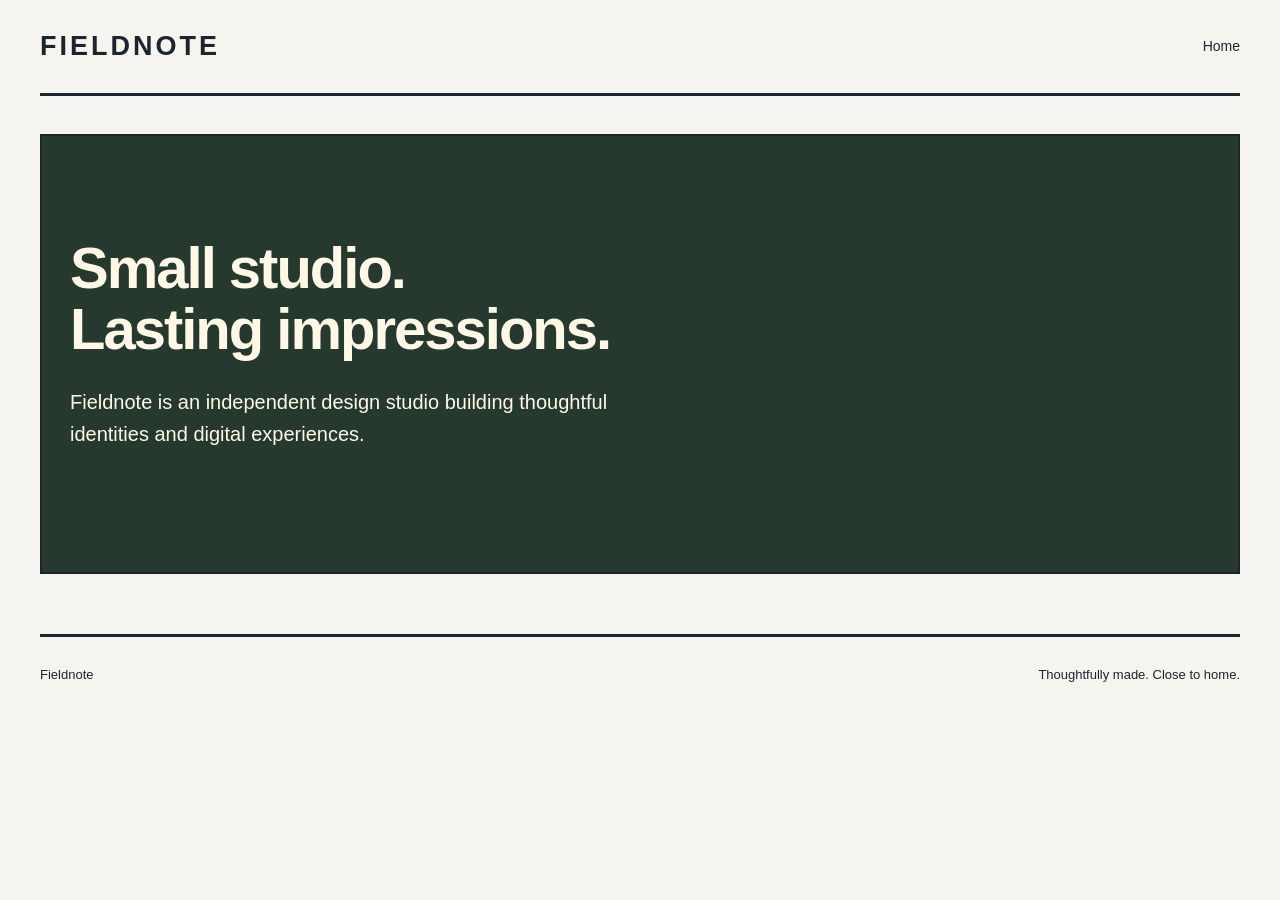
==== index.html @ af7379d9 "copy: establish the studio headline" ====
<!doctype html>
<html lang="en"><head><meta charset="utf-8"><meta name="viewport" content="width=device-width,initial-scale=1"><title>Fieldnote Studio</title><link rel="icon" href="data:,"><link rel="stylesheet" href="styles.css"></head>
<body><header><a class="brand" href="index.html">Fieldnote</a><nav aria-label="Main navigation"><a href="index.html">Home</a></nav></header><main><section class="hero "><div><h1>Small studio.<br>Lasting impressions.</h1><p class="lede">Fieldnote is an independent design studio building thoughtful identities and digital experiences.</p></div></section></main><footer><span>Fieldnote</span><span>Thoughtfully made. Close to home.</span></footer></body></html>
---- styles.css ----
* { box-sizing: border-box; }
html { scroll-behavior: auto; }
body { margin: 0; background: #f5f4ee; color: #1c252f; font-family: Arial, sans-serif; font-size: 17px; line-height: 1.6; }
header, main, footer { width: 94%; max-width: 1200px; margin: auto; }
header { display: flex; flex-wrap: wrap; justify-content: space-between; align-items: center; gap: 20px; padding: 25px 0; border-bottom: 3px solid #1c252f; }
.brand { font-size: 27px; font-weight: 800; letter-spacing: -1px; }
a { color: inherit; text-underline-offset: 5px; }
header a { text-decoration: none; }
nav { display: flex; flex-wrap: wrap; gap: 18px; font-size: 14px; }
main { padding: 38px 0 60px; }
h1, h2, h3, p { margin-top: 0; overflow-wrap: anywhere; }
h1 { font-family: Georgia, serif; font-size: 56px; line-height: 1.05; font-weight: 400; letter-spacing: -2px; max-width: 780px; margin-bottom: 26px; }
h2 { font-family: Georgia, serif; font-size: 32px; line-height: 1.15; font-weight: 400; }
h3 { font-size: 22px; line-height: 1.2; }
p { max-width: 660px; }
.lede { font-size: 20px; max-width: 570px; }
.hero { display: flex; flex-wrap: wrap; align-items: center; gap: 30px; min-height: 440px; padding: 34px; border: 2px solid #1c252f; }
.hero > div { flex: 1 1 350px; min-width: 0; }
.hero img { flex: 1 1 350px; width: 46%; max-width: 100%; min-width: 0; height: 360px; object-fit: cover; display: block; }
section + section { margin-top: 50px; }
.grid { display: flex; flex-wrap: wrap; gap: 24px; }
.tile { flex: 1 1 280px; min-width: 0; padding: 28px; background: #fffaf0; color: #25392f; border: 2px solid #25392f; }
.tile img { width: 100%; height: 230px; object-fit: cover; display: block; margin-bottom: 24px; }
.tile p { margin-bottom: 16px; }
.tile h2 { font-size: 30px; }
.price { font-size: 25px; font-weight: 700; }
.button { display: inline-block; background: #25392f; color: #fff8e7; padding: 15px 23px; text-decoration: none; font-size: 15px; font-weight: 700; border: 2px solid #25392f; }
.band { background: #25392f; color: #fff9ec; padding: 36px; border: 2px solid #1c252f; }
.band p { margin-bottom: 16px; }
.toolbar { display: flex; flex-wrap: wrap; gap: 18px; padding: 24px; background: #fffaf0; color: #25392f; margin: 28px 0; border: 2px solid #25392f; }
.availability { display: block; border-top: 2px solid #25392f; padding-top: 14px; font-size: 14px; }
.spec-row { display: flex; flex-wrap: wrap; gap: 24px; padding: 18px 0; border-bottom: 1px solid #1c252f; }
.spec-row strong { min-width: 130px; }
.hidden { display: none; }
footer { display: flex; flex-wrap: wrap; justify-content: space-between; gap: 20px; padding: 28px 0; border-top: 3px solid #1c252f; font-size: 13px; }
a:focus-visible { outline: 3px solid #244ce4; outline-offset: 6px; }
.brand{text-transform:uppercase;letter-spacing:3px}.project-type{text-transform:uppercase;letter-spacing:2px;font-weight:700}.hero h1{font-family:Arial,sans-serif;font-weight:800}
.hero{background:#25392f;color:#fff8e7;padding:56px 28px}.hero h1{font-family:Arial,sans-serif;font-size:58px;font-weight:800}.hero .button{background:#fff8e7;color:#25392f}.tile{border-left:12px solid #dca65c}
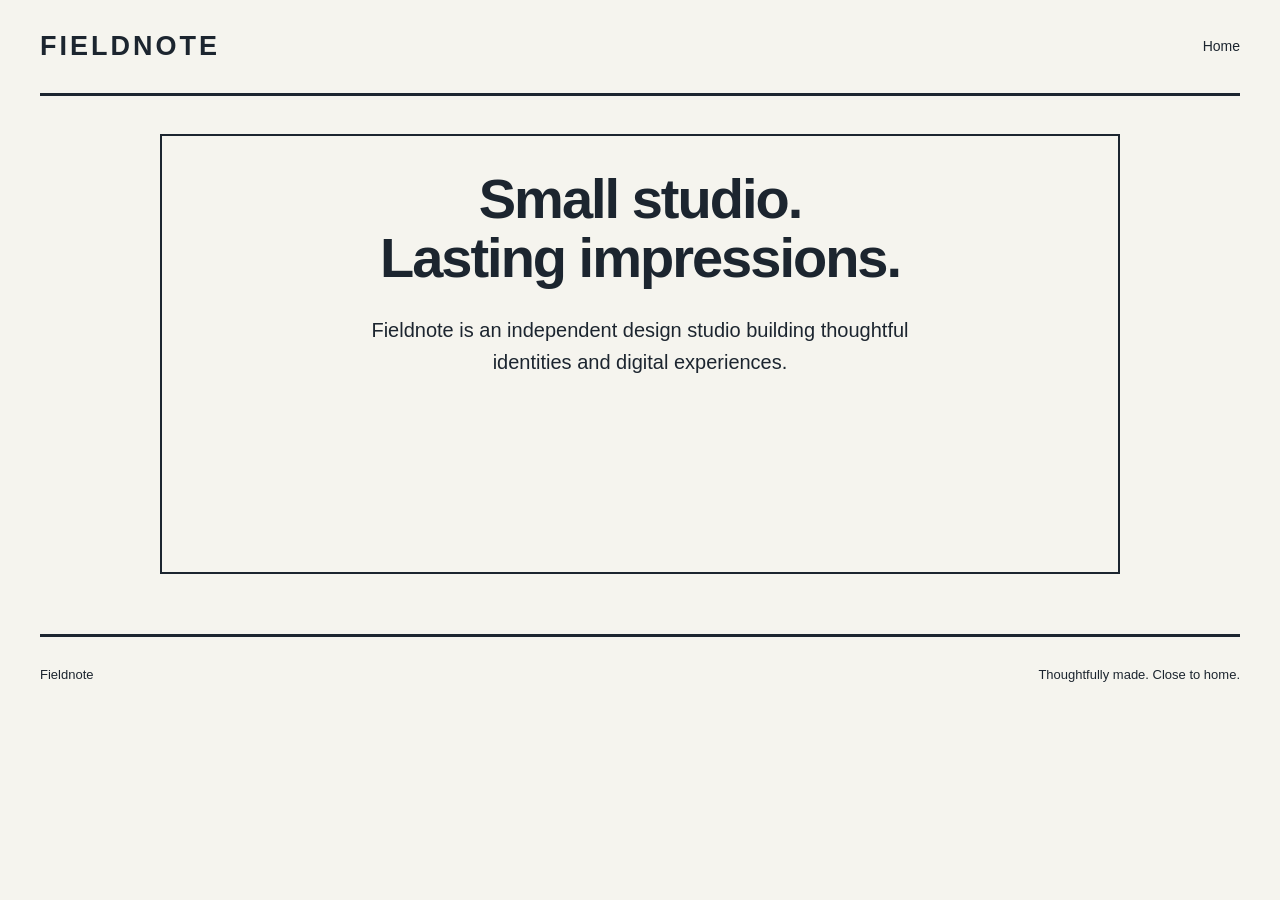
==== commit cd2b3171: "copy: establish the studio headline; refresh the visual composition" ====
--- a/index.html
+++ b/index.html
@@ -1,3 +1,33 @@
 <!doctype html>
-<html lang="en"><head><meta charset="utf-8"><meta name="viewport" content="width=device-width,initial-scale=1"><title>Fieldnote Studio</title><link rel="icon" href="data:,"><link rel="stylesheet" href="styles.css"></head>
-<body><header><a class="brand" href="index.html">Fieldnote</a><nav aria-label="Main navigation"><a href="index.html">Home</a></nav></header><main><section class="hero "><div><h1>Small studio.<br>Lasting impressions.</h1><p class="lede">Fieldnote is an independent design studio building thoughtful identities and digital experiences.</p></div></section></main><footer><span>Fieldnote</span><span>Thoughtfully made. Close to home.</span></footer></body></html>
+<html lang="en">
+<head>
+<meta charset="utf-8">
+<meta name="viewport" content="width=device-width,initial-scale=1">
+<title>
+Fieldnote Studio</title>
+<link rel="icon" href="assets/favicon.png">
+<link rel="stylesheet" href="styles.css">
+</head>
+<body>
+<header>
+<a class="brand" href="index.html">Fieldnote</a>
+<nav aria-label="Main navigation">
+<a href="index.html">Home</a>
+</nav>
+</header>
+<main>
+<section class="hero ">
+<div>
+<h1>
+Small studio.<br>Lasting impressions.</h1>
+<p class="lede">
+Fieldnote is an independent design studio building thoughtful identities and digital experiences.</p>
+</div>
+</section>
+</main>
+<footer>
+<span>Fieldnote</span>
+<span>Thoughtfully made. Close to home.</span>
+</footer>
+</body>
+</html>
--- a/styles.css
+++ b/styles.css
@@ -35,4 +35,4 @@
 footer { display: flex; flex-wrap: wrap; justify-content: space-between; gap: 20px; padding: 28px 0; border-top: 3px solid #1c252f; font-size: 13px; }
 a:focus-visible { outline: 3px solid #244ce4; outline-offset: 6px; }
 .brand{text-transform:uppercase;letter-spacing:3px}.project-type{text-transform:uppercase;letter-spacing:2px;font-weight:700}.hero h1{font-family:Arial,sans-serif;font-weight:800}
-.hero{background:#25392f;color:#fff8e7;padding:56px 28px}.hero h1{font-family:Arial,sans-serif;font-size:58px;font-weight:800}.hero .button{background:#fff8e7;color:#25392f}.tile{border-left:12px solid #dca65c}
+main{max-width:960px}.hero{flex-direction:column;text-align:center}.hero > div{flex:0 1 auto;width:100%}.hero h1,.hero p{margin-left:auto;margin-right:auto}.hero img{width:100%;flex:0 1 auto;height:310px}
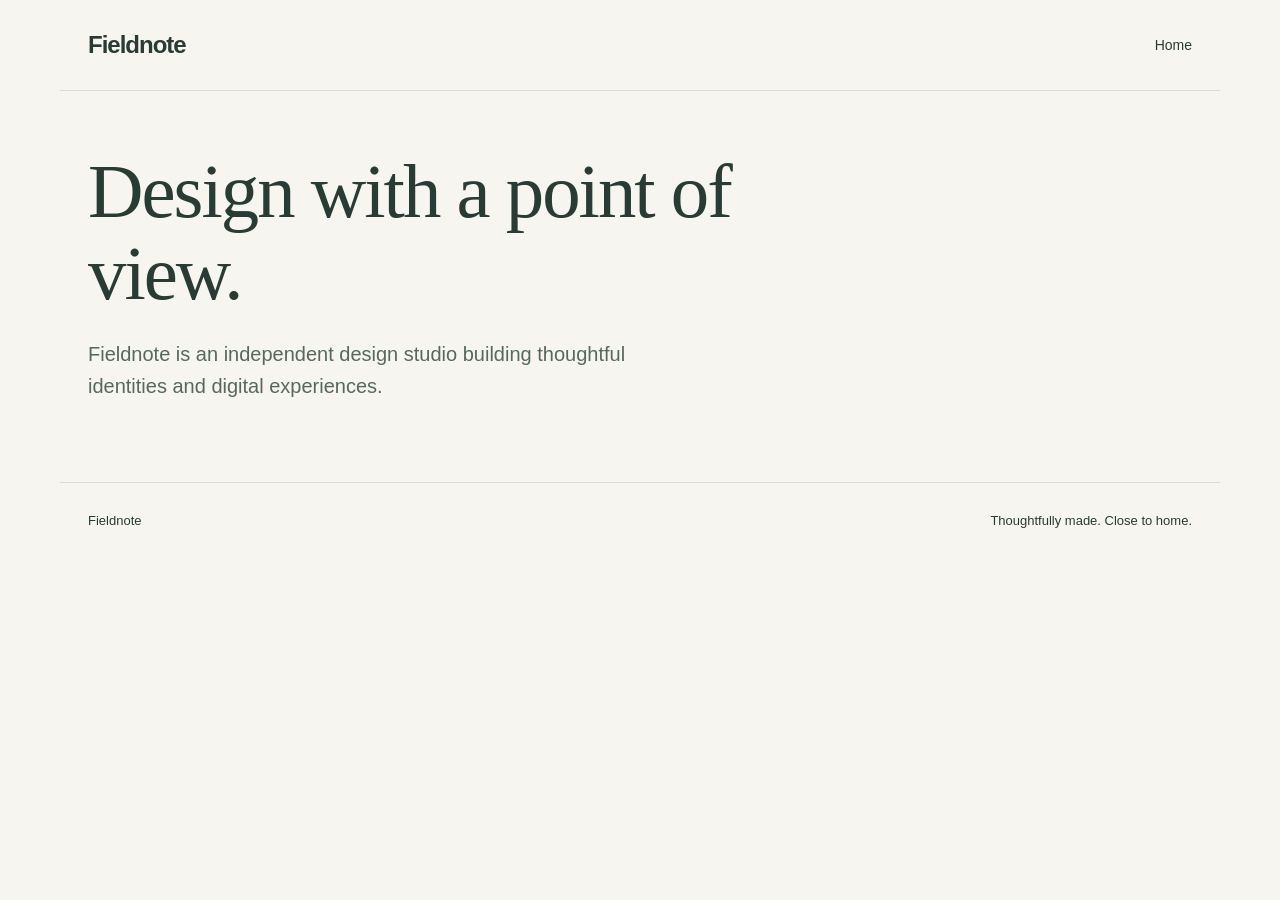
==== commit 013f0866: "feat: introduce Fieldnote Studio" ====
--- a/index.html
+++ b/index.html
@@ -1,33 +1,3 @@
 <!doctype html>
-<html lang="en">
-<head>
-<meta charset="utf-8">
-<meta name="viewport" content="width=device-width,initial-scale=1">
-<title>
-Fieldnote Studio</title>
-<link rel="icon" href="assets/favicon.png">
-<link rel="stylesheet" href="styles.css">
-</head>
-<body>
-<header>
-<a class="brand" href="index.html">Fieldnote</a>
-<nav aria-label="Main navigation">
-<a href="index.html">Home</a>
-</nav>
-</header>
-<main>
-<section class="hero ">
-<div>
-<h1>
-Small studio.<br>Lasting impressions.</h1>
-<p class="lede">
-Fieldnote is an independent design studio building thoughtful identities and digital experiences.</p>
-</div>
-</section>
-</main>
-<footer>
-<span>Fieldnote</span>
-<span>Thoughtfully made. Close to home.</span>
-</footer>
-</body>
-</html>
+<html lang="en"><head><meta charset="utf-8"><meta name="viewport" content="width=device-width,initial-scale=1"><title>Fieldnote Studio</title><link rel="icon" href="data:,"><link rel="stylesheet" href="styles.css"></head>
+<body><header><a class="brand" href="index.html">Fieldnote</a><nav aria-label="Main navigation"><a href="index.html">Home</a></nav></header><main><section class="hero "><div><h1>Design with a point of view.</h1><p class="lede">Fieldnote is an independent design studio building thoughtful identities and digital experiences.</p></div></section></main><footer><span>Fieldnote</span><span>Thoughtfully made. Close to home.</span></footer></body></html>
--- a/styles.css
+++ b/styles.css
@@ -1,38 +1,3 @@
-* { box-sizing: border-box; }
-html { scroll-behavior: auto; }
-body { margin: 0; background: #f5f4ee; color: #1c252f; font-family: Arial, sans-serif; font-size: 17px; line-height: 1.6; }
-header, main, footer { width: 94%; max-width: 1200px; margin: auto; }
-header { display: flex; flex-wrap: wrap; justify-content: space-between; align-items: center; gap: 20px; padding: 25px 0; border-bottom: 3px solid #1c252f; }
-.brand { font-size: 27px; font-weight: 800; letter-spacing: -1px; }
-a { color: inherit; text-underline-offset: 5px; }
-header a { text-decoration: none; }
-nav { display: flex; flex-wrap: wrap; gap: 18px; font-size: 14px; }
-main { padding: 38px 0 60px; }
-h1, h2, h3, p { margin-top: 0; overflow-wrap: anywhere; }
-h1 { font-family: Georgia, serif; font-size: 56px; line-height: 1.05; font-weight: 400; letter-spacing: -2px; max-width: 780px; margin-bottom: 26px; }
-h2 { font-family: Georgia, serif; font-size: 32px; line-height: 1.15; font-weight: 400; }
-h3 { font-size: 22px; line-height: 1.2; }
-p { max-width: 660px; }
-.lede { font-size: 20px; max-width: 570px; }
-.hero { display: flex; flex-wrap: wrap; align-items: center; gap: 30px; min-height: 440px; padding: 34px; border: 2px solid #1c252f; }
-.hero > div { flex: 1 1 350px; min-width: 0; }
-.hero img { flex: 1 1 350px; width: 46%; max-width: 100%; min-width: 0; height: 360px; object-fit: cover; display: block; }
-section + section { margin-top: 50px; }
-.grid { display: flex; flex-wrap: wrap; gap: 24px; }
-.tile { flex: 1 1 280px; min-width: 0; padding: 28px; background: #fffaf0; color: #25392f; border: 2px solid #25392f; }
-.tile img { width: 100%; height: 230px; object-fit: cover; display: block; margin-bottom: 24px; }
-.tile p { margin-bottom: 16px; }
-.tile h2 { font-size: 30px; }
-.price { font-size: 25px; font-weight: 700; }
-.button { display: inline-block; background: #25392f; color: #fff8e7; padding: 15px 23px; text-decoration: none; font-size: 15px; font-weight: 700; border: 2px solid #25392f; }
-.band { background: #25392f; color: #fff9ec; padding: 36px; border: 2px solid #1c252f; }
-.band p { margin-bottom: 16px; }
-.toolbar { display: flex; flex-wrap: wrap; gap: 18px; padding: 24px; background: #fffaf0; color: #25392f; margin: 28px 0; border: 2px solid #25392f; }
-.availability { display: block; border-top: 2px solid #25392f; padding-top: 14px; font-size: 14px; }
-.spec-row { display: flex; flex-wrap: wrap; gap: 24px; padding: 18px 0; border-bottom: 1px solid #1c252f; }
-.spec-row strong { min-width: 130px; }
-.hidden { display: none; }
-footer { display: flex; flex-wrap: wrap; justify-content: space-between; gap: 20px; padding: 28px 0; border-top: 3px solid #1c252f; font-size: 13px; }
-a:focus-visible { outline: 3px solid #244ce4; outline-offset: 6px; }
-.brand{text-transform:uppercase;letter-spacing:3px}.project-type{text-transform:uppercase;letter-spacing:2px;font-weight:700}.hero h1{font-family:Arial,sans-serif;font-weight:800}
-main{max-width:960px}.hero{flex-direction:column;text-align:center}.hero > div{flex:0 1 auto;width:100%}.hero h1,.hero p{margin-left:auto;margin-right:auto}.hero img{width:100%;flex:0 1 auto;height:310px}
+*{box-sizing:border-box}html{scroll-behavior:auto}body{margin:0;background:var(--paper,#f5f1e9);color:var(--ink,#253c33);font:17px/1.6 Arial,Helvetica,sans-serif}header,main,footer{max-width:1160px;margin:auto}header{display:flex;align-items:center;justify-content:space-between;padding:26px 28px;border-bottom:1px solid #253c3322;gap:20px}.brand{font-weight:800;font-size:24px;letter-spacing:-1px}a{color:inherit;text-underline-offset:5px}header a{text-decoration:none}nav{display:flex;flex-wrap:wrap;gap:24px;font-size:14px}main{padding:60px 28px}h1,h2,h3,p{margin-top:0}h1{font:normal clamp(42px,6vw,78px)/1.06 Georgia,serif;letter-spacing:-2px;max-width:800px;margin-bottom:24px}h2{font:normal 38px/1.15 Georgia,serif;margin-bottom:22px}h3{font-size:21px;line-height:1.25;margin-bottom:12px}p{max-width:660px}.lede{font-size:20px;color:var(--muted,#57695f);max-width:540px}.hero{display:grid;gap:38px;align-items:center}.hero img{width:100%;display:block;aspect-ratio:1.2;object-fit:cover;border-radius:4px}section+section{margin-top:64px}.grid{display:grid;gap:24px}.tile{padding:26px;border:1px solid #253c3328;background:var(--surface,#fffdf8)}.tile img{width:100%;display:block;aspect-ratio:1.4;object-fit:cover;margin-bottom:22px}.tile p:last-child{margin-bottom:0}.button,button{display:inline-block;background:var(--accent,#375d49);color:white;padding:13px 23px;border:0;border-radius:3px;text-decoration:none;font:600 15px/1.3 Arial,sans-serif;cursor:pointer}button.secondary{background:transparent;color:var(--ink);border:1px solid currentColor}.band{padding:32px;background:var(--accent,#375d49);color:white}.band p:last-child{margin-bottom:0}footer{padding:28px;display:flex;justify-content:space-between;gap:24px;border-top:1px solid #253c3322;font-size:13px}.muted{color:var(--muted,#57695f)}.price{font-weight:700;font-size:20px}.toolbar{display:flex;gap:16px;flex-wrap:wrap;align-items:end;margin:30px 0}label{display:block;font-size:14px}input,select{display:block;background:white;color:#253c33;padding:12px;border:1px solid #a6afa8;border-radius:3px;font:inherit;max-width:100%}details{border-top:1px solid #253c3333;padding:20px 0}summary{cursor:pointer;font-weight:700}details p{margin:14px 0 0}ul{padding-left:22px}table{border-collapse:collapse;width:100%;max-width:720px}td,th{text-align:left;padding:12px;border-bottom:1px solid #253c3322}[hidden]{display:none!important}.sr{position:absolute;width:1px;height:1px;overflow:hidden;clip-path:inset(50%)}a:focus-visible,button:focus-visible,input:focus-visible,select:focus-visible,summary:focus-visible{outline:3px solid #c77430;outline-offset:5px}@media(min-width:760px){.hero.split{grid-template-columns:1.1fr 1fr}.grid.two{grid-template-columns:repeat(2,minmax(0,1fr))}.grid.three{grid-template-columns:repeat(3,minmax(0,1fr))}}@media(max-width:600px){header{align-items:flex-start;flex-direction:column}main{padding:36px 22px}header,footer{padding:22px}nav{gap:18px}footer{flex-direction:column;gap:8px}.toolbar>*{width:100%}.toolbar input,.toolbar select{width:100%}h1{letter-spacing:-1px}section+section{margin-top:44px}}
+
+:root{--paper:#f7f5ef;--ink:#283c35;--accent:#355c4c}
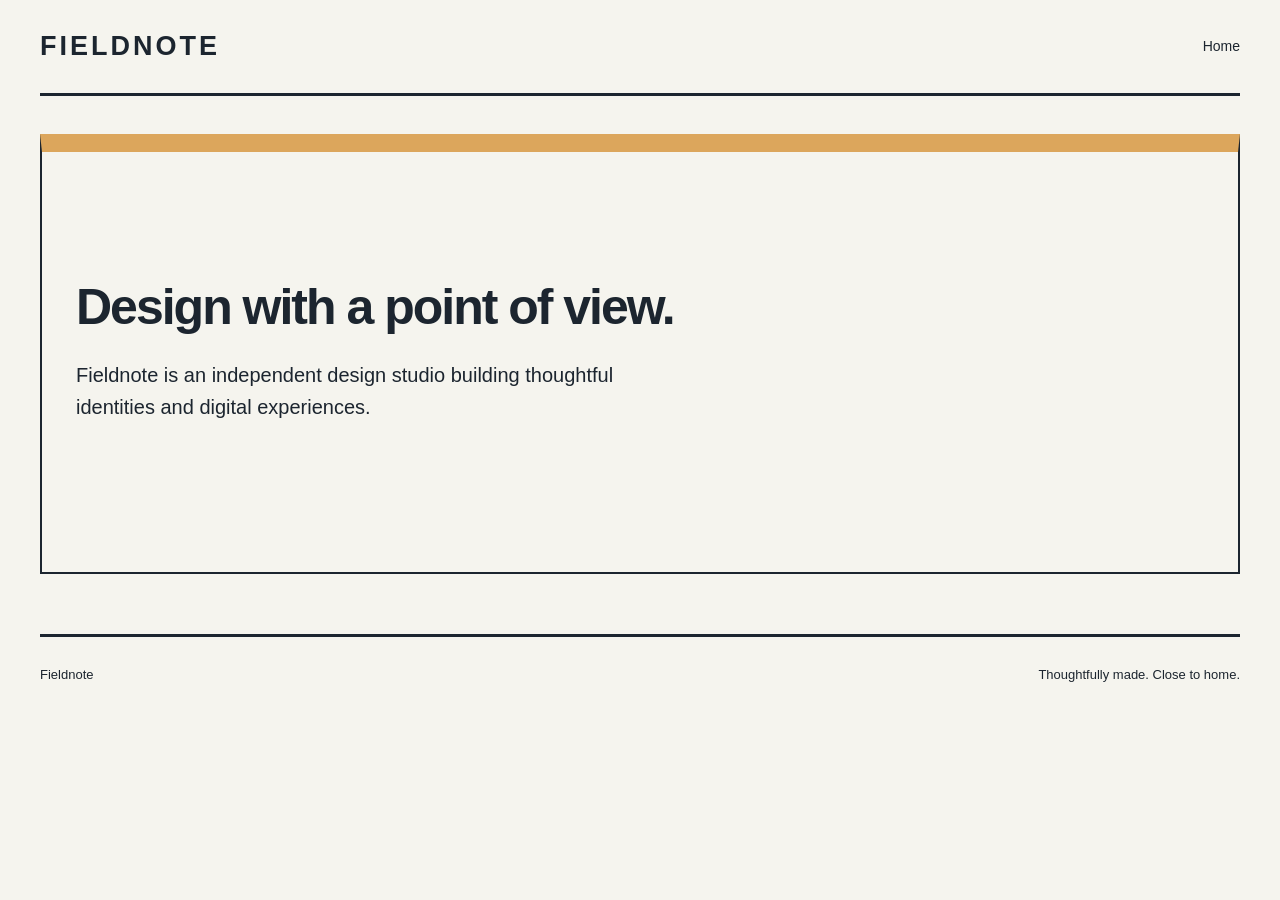
==== commit 4eb9defc: "feat: introduce Fieldnote Studio; refresh the visual composition" ====
--- a/index.html
+++ b/index.html
@@ -1,3 +1,33 @@
 <!doctype html>
-<html lang="en"><head><meta charset="utf-8"><meta name="viewport" content="width=device-width,initial-scale=1"><title>Fieldnote Studio</title><link rel="icon" href="data:,"><link rel="stylesheet" href="styles.css"></head>
-<body><header><a class="brand" href="index.html">Fieldnote</a><nav aria-label="Main navigation"><a href="index.html">Home</a></nav></header><main><section class="hero "><div><h1>Design with a point of view.</h1><p class="lede">Fieldnote is an independent design studio building thoughtful identities and digital experiences.</p></div></section></main><footer><span>Fieldnote</span><span>Thoughtfully made. Close to home.</span></footer></body></html>
+<html lang="en">
+<head>
+<meta charset="utf-8">
+<meta name="viewport" content="width=device-width,initial-scale=1">
+<title>
+Fieldnote Studio</title>
+<link rel="icon" href="assets/favicon.png">
+<link rel="stylesheet" href="styles.css">
+</head>
+<body>
+<header>
+<a class="brand" href="index.html">Fieldnote</a>
+<nav aria-label="Main navigation">
+<a href="index.html">Home</a>
+</nav>
+</header>
+<main>
+<section class="hero ">
+<div>
+<h1>
+Design with a point of view.</h1>
+<p class="lede">
+Fieldnote is an independent design studio building thoughtful identities and digital experiences.</p>
+</div>
+</section>
+</main>
+<footer>
+<span>Fieldnote</span>
+<span>Thoughtfully made. Close to home.</span>
+</footer>
+</body>
+</html>
--- a/styles.css
+++ b/styles.css
@@ -1,3 +1,38 @@
-*{box-sizing:border-box}html{scroll-behavior:auto}body{margin:0;background:var(--paper,#f5f1e9);color:var(--ink,#253c33);font:17px/1.6 Arial,Helvetica,sans-serif}header,main,footer{max-width:1160px;margin:auto}header{display:flex;align-items:center;justify-content:space-between;padding:26px 28px;border-bottom:1px solid #253c3322;gap:20px}.brand{font-weight:800;font-size:24px;letter-spacing:-1px}a{color:inherit;text-underline-offset:5px}header a{text-decoration:none}nav{display:flex;flex-wrap:wrap;gap:24px;font-size:14px}main{padding:60px 28px}h1,h2,h3,p{margin-top:0}h1{font:normal clamp(42px,6vw,78px)/1.06 Georgia,serif;letter-spacing:-2px;max-width:800px;margin-bottom:24px}h2{font:normal 38px/1.15 Georgia,serif;margin-bottom:22px}h3{font-size:21px;line-height:1.25;margin-bottom:12px}p{max-width:660px}.lede{font-size:20px;color:var(--muted,#57695f);max-width:540px}.hero{display:grid;gap:38px;align-items:center}.hero img{width:100%;display:block;aspect-ratio:1.2;object-fit:cover;border-radius:4px}section+section{margin-top:64px}.grid{display:grid;gap:24px}.tile{padding:26px;border:1px solid #253c3328;background:var(--surface,#fffdf8)}.tile img{width:100%;display:block;aspect-ratio:1.4;object-fit:cover;margin-bottom:22px}.tile p:last-child{margin-bottom:0}.button,button{display:inline-block;background:var(--accent,#375d49);color:white;padding:13px 23px;border:0;border-radius:3px;text-decoration:none;font:600 15px/1.3 Arial,sans-serif;cursor:pointer}button.secondary{background:transparent;color:var(--ink);border:1px solid currentColor}.band{padding:32px;background:var(--accent,#375d49);color:white}.band p:last-child{margin-bottom:0}footer{padding:28px;display:flex;justify-content:space-between;gap:24px;border-top:1px solid #253c3322;font-size:13px}.muted{color:var(--muted,#57695f)}.price{font-weight:700;font-size:20px}.toolbar{display:flex;gap:16px;flex-wrap:wrap;align-items:end;margin:30px 0}label{display:block;font-size:14px}input,select{display:block;background:white;color:#253c33;padding:12px;border:1px solid #a6afa8;border-radius:3px;font:inherit;max-width:100%}details{border-top:1px solid #253c3333;padding:20px 0}summary{cursor:pointer;font-weight:700}details p{margin:14px 0 0}ul{padding-left:22px}table{border-collapse:collapse;width:100%;max-width:720px}td,th{text-align:left;padding:12px;border-bottom:1px solid #253c3322}[hidden]{display:none!important}.sr{position:absolute;width:1px;height:1px;overflow:hidden;clip-path:inset(50%)}a:focus-visible,button:focus-visible,input:focus-visible,select:focus-visible,summary:focus-visible{outline:3px solid #c77430;outline-offset:5px}@media(min-width:760px){.hero.split{grid-template-columns:1.1fr 1fr}.grid.two{grid-template-columns:repeat(2,minmax(0,1fr))}.grid.three{grid-template-columns:repeat(3,minmax(0,1fr))}}@media(max-width:600px){header{align-items:flex-start;flex-direction:column}main{padding:36px 22px}header,footer{padding:22px}nav{gap:18px}footer{flex-direction:column;gap:8px}.toolbar>*{width:100%}.toolbar input,.toolbar select{width:100%}h1{letter-spacing:-1px}section+section{margin-top:44px}}
-
-:root{--paper:#f7f5ef;--ink:#283c35;--accent:#355c4c}
+* { box-sizing: border-box; }
+html { scroll-behavior: auto; }
+body { margin: 0; background: #f5f4ee; color: #1c252f; font-family: Arial, sans-serif; font-size: 17px; line-height: 1.6; }
+header, main, footer { width: 94%; max-width: 1200px; margin: auto; }
+header { display: flex; flex-wrap: wrap; justify-content: space-between; align-items: center; gap: 20px; padding: 25px 0; border-bottom: 3px solid #1c252f; }
+.brand { font-size: 27px; font-weight: 800; letter-spacing: -1px; }
+a { color: inherit; text-underline-offset: 5px; }
+header a { text-decoration: none; }
+nav { display: flex; flex-wrap: wrap; gap: 18px; font-size: 14px; }
+main { padding: 38px 0 60px; }
+h1, h2, h3, p { margin-top: 0; overflow-wrap: anywhere; }
+h1 { font-family: Georgia, serif; font-size: 56px; line-height: 1.05; font-weight: 400; letter-spacing: -2px; max-width: 780px; margin-bottom: 26px; }
+h2 { font-family: Georgia, serif; font-size: 32px; line-height: 1.15; font-weight: 400; }
+h3 { font-size: 22px; line-height: 1.2; }
+p { max-width: 660px; }
+.lede { font-size: 20px; max-width: 570px; }
+.hero { display: flex; flex-wrap: wrap; align-items: center; gap: 30px; min-height: 440px; padding: 34px; border: 2px solid #1c252f; }
+.hero > div { flex: 1 1 350px; min-width: 0; }
+.hero img { flex: 1 1 350px; width: 46%; max-width: 100%; min-width: 0; height: 360px; object-fit: cover; display: block; }
+section + section { margin-top: 50px; }
+.grid { display: flex; flex-wrap: wrap; gap: 24px; }
+.tile { flex: 1 1 280px; min-width: 0; padding: 28px; background: #fffaf0; color: #25392f; border: 2px solid #25392f; }
+.tile img { width: 100%; height: 230px; object-fit: cover; display: block; margin-bottom: 24px; }
+.tile p { margin-bottom: 16px; }
+.tile h2 { font-size: 30px; }
+.price { font-size: 25px; font-weight: 700; }
+.button { display: inline-block; background: #25392f; color: #fff8e7; padding: 15px 23px; text-decoration: none; font-size: 15px; font-weight: 700; border: 2px solid #25392f; }
+.band { background: #25392f; color: #fff9ec; padding: 36px; border: 2px solid #1c252f; }
+.band p { margin-bottom: 16px; }
+.toolbar { display: flex; flex-wrap: wrap; gap: 18px; padding: 24px; background: #fffaf0; color: #25392f; margin: 28px 0; border: 2px solid #25392f; }
+.availability { display: block; border-top: 2px solid #25392f; padding-top: 14px; font-size: 14px; }
+.spec-row { display: flex; flex-wrap: wrap; gap: 24px; padding: 18px 0; border-bottom: 1px solid #1c252f; }
+.spec-row strong { min-width: 130px; }
+.hidden { display: none; }
+footer { display: flex; flex-wrap: wrap; justify-content: space-between; gap: 20px; padding: 28px 0; border-top: 3px solid #1c252f; font-size: 13px; }
+a:focus-visible { outline: 3px solid #244ce4; outline-offset: 6px; }
+.brand{text-transform:uppercase;letter-spacing:3px}.project-type{text-transform:uppercase;letter-spacing:2px;font-weight:700}.hero h1{font-family:Arial,sans-serif;font-weight:800}
+.hero{border-top:18px solid #dca65c}.hero h1{font-size:50px}.grid{gap:36px}
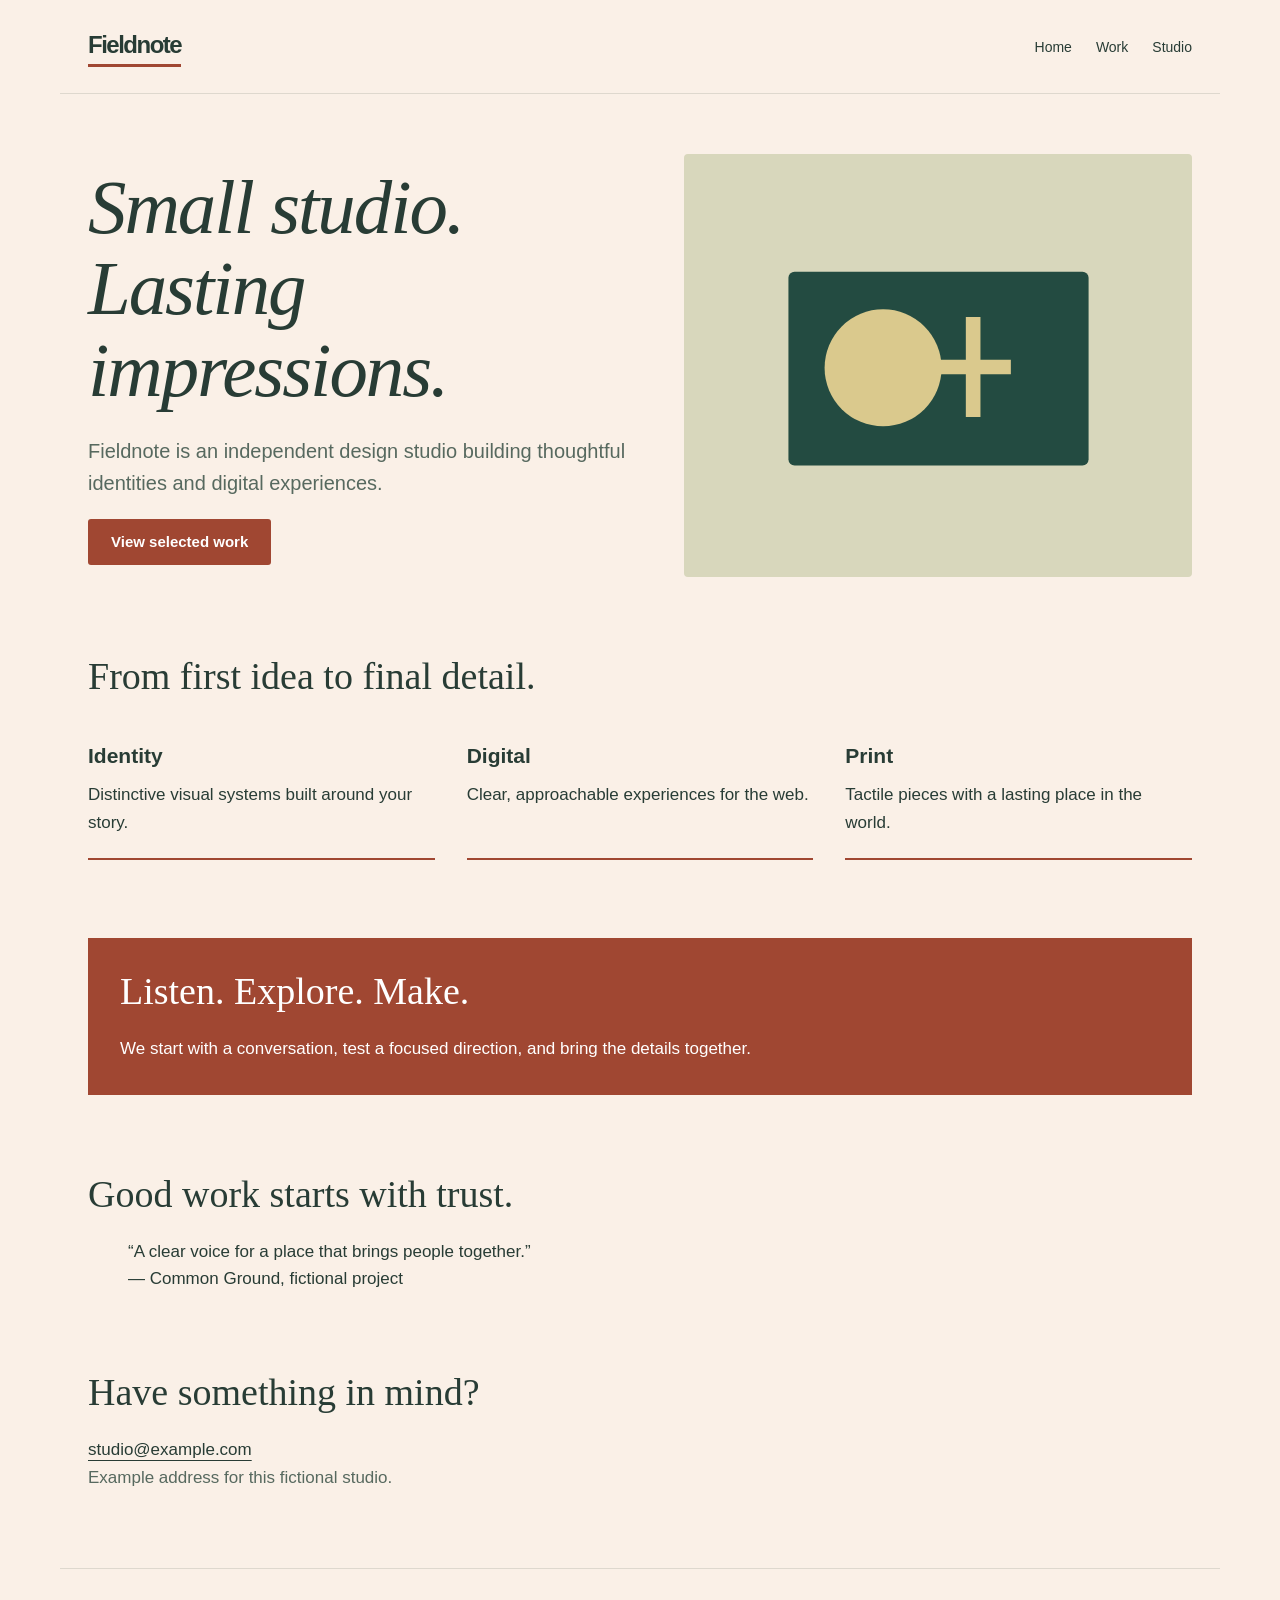
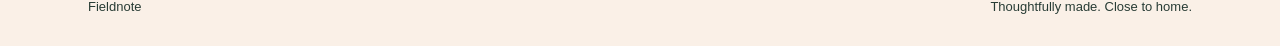
==== commit 57c45420: "feat: finish project closing statement and brand underline" ====
--- a/index.html
+++ b/index.html
@@ -1,33 +1,3 @@
 <!doctype html>
-<html lang="en">
-<head>
-<meta charset="utf-8">
-<meta name="viewport" content="width=device-width,initial-scale=1">
-<title>
-Fieldnote Studio</title>
-<link rel="icon" href="assets/favicon.png">
-<link rel="stylesheet" href="styles.css">
-</head>
-<body>
-<header>
-<a class="brand" href="index.html">Fieldnote</a>
-<nav aria-label="Main navigation">
-<a href="index.html">Home</a>
-</nav>
-</header>
-<main>
-<section class="hero ">
-<div>
-<h1>
-Design with a point of view.</h1>
-<p class="lede">
-Fieldnote is an independent design studio building thoughtful identities and digital experiences.</p>
-</div>
-</section>
-</main>
-<footer>
-<span>Fieldnote</span>
-<span>Thoughtfully made. Close to home.</span>
-</footer>
-</body>
-</html>
+<html lang="en"><head><meta charset="utf-8"><meta name="viewport" content="width=device-width,initial-scale=1"><title>Fieldnote Studio</title><link rel="icon" href="data:,"><link rel="stylesheet" href="styles.css"></head>
+<body><header><a class="brand" href="index.html">Fieldnote</a><nav aria-label="Main navigation"><a href="index.html">Home</a><a href="work.html">Work</a><a href="about.html">Studio</a></nav></header><main aria-label="Page content"><section class="hero split"><div><h1>Small studio.<br>Lasting impressions.</h1><p class="lede">Fieldnote is an independent design studio building thoughtful identities and digital experiences.</p><a class="button" href="work.html">View selected work</a></div><img src="assets/brand.svg" alt="Northline brand identity study"></section><section><h2>From first idea to final detail.</h2><div class="grid three"><article class="tile"><h3>Identity</h3><p>Distinctive visual systems built around your story.</p></article><article class="tile"><h3>Digital</h3><p>Clear, approachable experiences for the web.</p></article><article class="tile"><h3>Print</h3><p>Tactile pieces with a lasting place in the world.</p></article></div></section><section class="band"><h2>Listen. Explore. Make.</h2><p>We start with a conversation, test a focused direction, and bring the details together.</p></section><section><h2>Good work starts with trust.</h2><blockquote>“A clear voice for a place that brings people together.”<br>— Common Ground, fictional project</blockquote></section><section><h2>Have something in mind?</h2><a href="mailto:studio@example.com">studio@example.com</a><p class="muted">Example address for this fictional studio.</p></section></main><footer><span>Fieldnote</span><span>Thoughtfully made. Close to home.</span></footer></body></html>
--- a/styles.css
+++ b/styles.css
@@ -1,38 +1,9 @@
-* { box-sizing: border-box; }
-html { scroll-behavior: auto; }
-body { margin: 0; background: #f5f4ee; color: #1c252f; font-family: Arial, sans-serif; font-size: 17px; line-height: 1.6; }
-header, main, footer { width: 94%; max-width: 1200px; margin: auto; }
-header { display: flex; flex-wrap: wrap; justify-content: space-between; align-items: center; gap: 20px; padding: 25px 0; border-bottom: 3px solid #1c252f; }
-.brand { font-size: 27px; font-weight: 800; letter-spacing: -1px; }
-a { color: inherit; text-underline-offset: 5px; }
-header a { text-decoration: none; }
-nav { display: flex; flex-wrap: wrap; gap: 18px; font-size: 14px; }
-main { padding: 38px 0 60px; }
-h1, h2, h3, p { margin-top: 0; overflow-wrap: anywhere; }
-h1 { font-family: Georgia, serif; font-size: 56px; line-height: 1.05; font-weight: 400; letter-spacing: -2px; max-width: 780px; margin-bottom: 26px; }
-h2 { font-family: Georgia, serif; font-size: 32px; line-height: 1.15; font-weight: 400; }
-h3 { font-size: 22px; line-height: 1.2; }
-p { max-width: 660px; }
-.lede { font-size: 20px; max-width: 570px; }
-.hero { display: flex; flex-wrap: wrap; align-items: center; gap: 30px; min-height: 440px; padding: 34px; border: 2px solid #1c252f; }
-.hero > div { flex: 1 1 350px; min-width: 0; }
-.hero img { flex: 1 1 350px; width: 46%; max-width: 100%; min-width: 0; height: 360px; object-fit: cover; display: block; }
-section + section { margin-top: 50px; }
-.grid { display: flex; flex-wrap: wrap; gap: 24px; }
-.tile { flex: 1 1 280px; min-width: 0; padding: 28px; background: #fffaf0; color: #25392f; border: 2px solid #25392f; }
-.tile img { width: 100%; height: 230px; object-fit: cover; display: block; margin-bottom: 24px; }
-.tile p { margin-bottom: 16px; }
-.tile h2 { font-size: 30px; }
-.price { font-size: 25px; font-weight: 700; }
-.button { display: inline-block; background: #25392f; color: #fff8e7; padding: 15px 23px; text-decoration: none; font-size: 15px; font-weight: 700; border: 2px solid #25392f; }
-.band { background: #25392f; color: #fff9ec; padding: 36px; border: 2px solid #1c252f; }
-.band p { margin-bottom: 16px; }
-.toolbar { display: flex; flex-wrap: wrap; gap: 18px; padding: 24px; background: #fffaf0; color: #25392f; margin: 28px 0; border: 2px solid #25392f; }
-.availability { display: block; border-top: 2px solid #25392f; padding-top: 14px; font-size: 14px; }
-.spec-row { display: flex; flex-wrap: wrap; gap: 24px; padding: 18px 0; border-bottom: 1px solid #1c252f; }
-.spec-row strong { min-width: 130px; }
-.hidden { display: none; }
-footer { display: flex; flex-wrap: wrap; justify-content: space-between; gap: 20px; padding: 28px 0; border-top: 3px solid #1c252f; font-size: 13px; }
-a:focus-visible { outline: 3px solid #244ce4; outline-offset: 6px; }
-.brand{text-transform:uppercase;letter-spacing:3px}.project-type{text-transform:uppercase;letter-spacing:2px;font-weight:700}.hero h1{font-family:Arial,sans-serif;font-weight:800}
-.hero{border-top:18px solid #dca65c}.hero h1{font-size:50px}.grid{gap:36px}
+*{box-sizing:border-box}html{scroll-behavior:auto}body{margin:0;background:var(--paper,#f5f1e9);color:var(--ink,#253c33);font:17px/1.6 Arial,Helvetica,sans-serif}header,main,footer{max-width:1160px;margin:auto}header{display:flex;align-items:center;justify-content:space-between;padding:26px 28px;border-bottom:1px solid #253c3322;gap:20px}.brand{font-weight:800;font-size:24px;letter-spacing:-1px}a{color:inherit;text-underline-offset:5px}header a{text-decoration:none}nav{display:flex;flex-wrap:wrap;gap:24px;font-size:14px}main{padding:60px 28px}h1,h2,h3,p{margin-top:0}h1{font:normal clamp(42px,6vw,78px)/1.06 Georgia,serif;letter-spacing:-2px;max-width:800px;margin-bottom:24px}h2{font:normal 38px/1.15 Georgia,serif;margin-bottom:22px}h3{font-size:21px;line-height:1.25;margin-bottom:12px}p{max-width:660px}.lede{font-size:20px;color:var(--muted,#57695f);max-width:540px}.hero{display:grid;gap:38px;align-items:center}.hero img{width:100%;display:block;aspect-ratio:1.2;object-fit:cover;border-radius:4px}section+section{margin-top:64px}.grid{display:grid;gap:24px}.tile{padding:26px;border:1px solid #253c3328;background:var(--surface,#fffdf8)}.tile img{width:100%;display:block;aspect-ratio:1.4;object-fit:cover;margin-bottom:22px}.tile p:last-child{margin-bottom:0}.button,button{display:inline-block;background:var(--accent,#375d49);color:white;padding:13px 23px;border:0;border-radius:3px;text-decoration:none;font:600 15px/1.3 Arial,sans-serif;cursor:pointer}button.secondary{background:transparent;color:var(--ink);border:1px solid currentColor}.band{padding:32px;background:var(--accent,#375d49);color:white}.band p:last-child{margin-bottom:0}footer{padding:28px;display:flex;justify-content:space-between;gap:24px;border-top:1px solid #253c3322;font-size:13px}.muted{color:var(--muted,#57695f)}.price{font-weight:700;font-size:20px}.toolbar{display:flex;gap:16px;flex-wrap:wrap;align-items:end;margin:30px 0}label{display:block;font-size:14px}input,select{display:block;background:white;color:#253c33;padding:12px;border:1px solid #a6afa8;border-radius:3px;font:inherit;max-width:100%}details{border-top:1px solid #253c3333;padding:20px 0}summary{cursor:pointer;font-weight:700}details p{margin:14px 0 0}ul{padding-left:22px}table{border-collapse:collapse;width:100%;max-width:720px}td,th{text-align:left;padding:12px;border-bottom:1px solid #253c3322}[hidden]{display:none!important}.sr{position:absolute;width:1px;height:1px;overflow:hidden;clip-path:inset(50%)}a:focus-visible,button:focus-visible,input:focus-visible,select:focus-visible,summary:focus-visible{outline:3px solid #c77430;outline-offset:5px}@media(min-width:760px){.hero.split{grid-template-columns:1.1fr 1fr}.grid.two{grid-template-columns:repeat(2,minmax(0,1fr))}.grid.three{grid-template-columns:repeat(3,minmax(0,1fr))}}@media(max-width:600px){header{align-items:flex-start;flex-direction:column}main{padding:36px 22px}header,footer{padding:22px}nav{gap:18px}footer{flex-direction:column;gap:8px}.toolbar>*{width:100%}.toolbar input,.toolbar select{width:100%}h1{letter-spacing:-1px}section+section{margin-top:44px}}
+
+:root{--paper:#f7f5ef;--ink:#283c35;--accent:#355c4c}
+:root{--accent:#a04732;--paper:#faf0e7}.brand{letter-spacing:-1.5px}
+h1{font-style:italic}.tile{border:0;border-bottom:2px solid #a04732;padding:22px 0;background:transparent}
+.grid{gap:32px}section+section{margin-top:78px}
+.project-type{font-size:12px;text-transform:uppercase;letter-spacing:1.5px}
+h2{max-width:720px}.brand{border-bottom:3px solid var(--accent)}
+/* Editorial cards share the global spacing scale. */
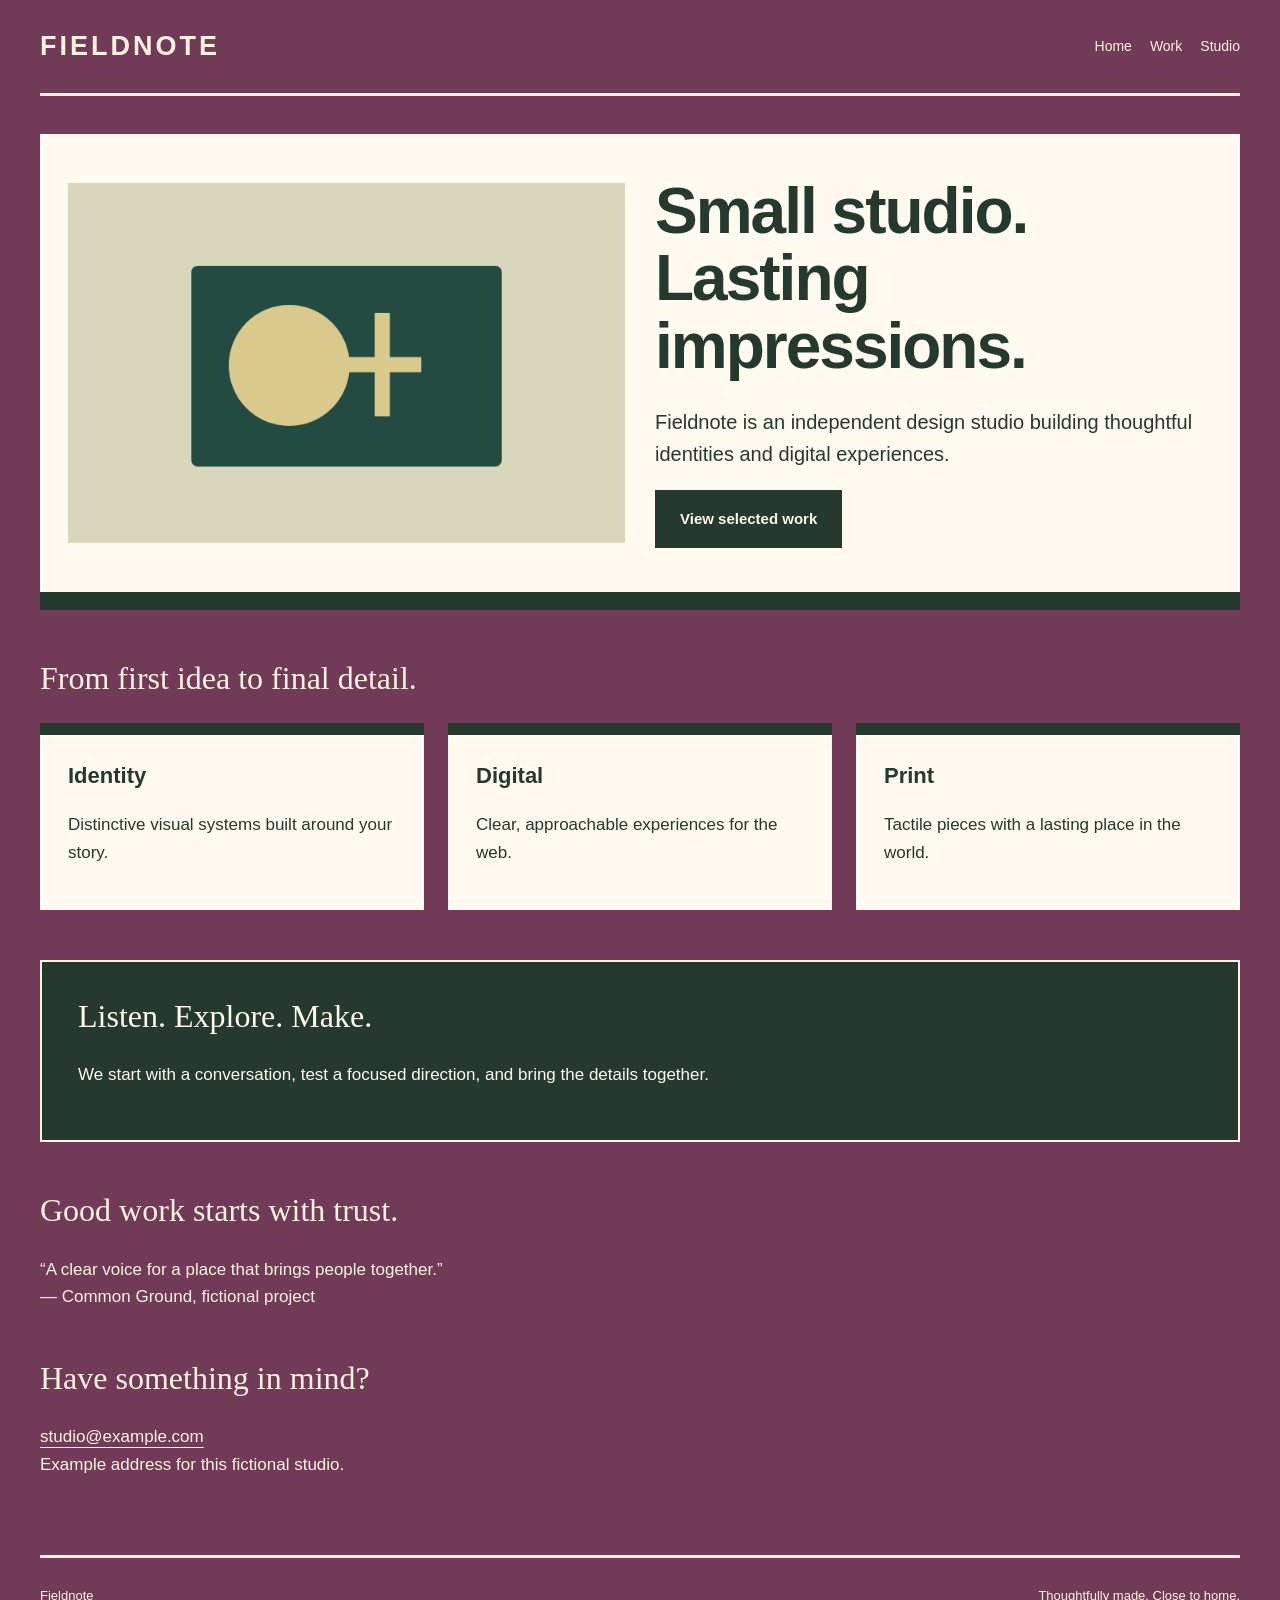
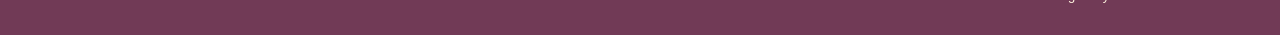
==== commit d97fa0bf: "feat: finish project closing statement and brand underline; refresh the visual composition" ====
--- a/index.html
+++ b/index.html
@@ -1,3 +1,80 @@
 <!doctype html>
-<html lang="en"><head><meta charset="utf-8"><meta name="viewport" content="width=device-width,initial-scale=1"><title>Fieldnote Studio</title><link rel="icon" href="data:,"><link rel="stylesheet" href="styles.css"></head>
-<body><header><a class="brand" href="index.html">Fieldnote</a><nav aria-label="Main navigation"><a href="index.html">Home</a><a href="work.html">Work</a><a href="about.html">Studio</a></nav></header><main aria-label="Page content"><section class="hero split"><div><h1>Small studio.<br>Lasting impressions.</h1><p class="lede">Fieldnote is an independent design studio building thoughtful identities and digital experiences.</p><a class="button" href="work.html">View selected work</a></div><img src="assets/brand.svg" alt="Northline brand identity study"></section><section><h2>From first idea to final detail.</h2><div class="grid three"><article class="tile"><h3>Identity</h3><p>Distinctive visual systems built around your story.</p></article><article class="tile"><h3>Digital</h3><p>Clear, approachable experiences for the web.</p></article><article class="tile"><h3>Print</h3><p>Tactile pieces with a lasting place in the world.</p></article></div></section><section class="band"><h2>Listen. Explore. Make.</h2><p>We start with a conversation, test a focused direction, and bring the details together.</p></section><section><h2>Good work starts with trust.</h2><blockquote>“A clear voice for a place that brings people together.”<br>— Common Ground, fictional project</blockquote></section><section><h2>Have something in mind?</h2><a href="mailto:studio@example.com">studio@example.com</a><p class="muted">Example address for this fictional studio.</p></section></main><footer><span>Fieldnote</span><span>Thoughtfully made. Close to home.</span></footer></body></html>
+<html lang="en">
+<head>
+<meta charset="utf-8">
+<meta name="viewport" content="width=device-width,initial-scale=1">
+<title>
+Fieldnote Studio</title>
+<link rel="icon" href="assets/favicon.png">
+<link rel="stylesheet" href="styles.css">
+</head>
+<body>
+<header>
+<a class="brand" href="index.html">Fieldnote</a>
+<nav aria-label="Main navigation">
+<a href="index.html">Home</a>
+<a href="work.html">Work</a>
+<a href="about.html">Studio</a>
+</nav>
+</header>
+<main aria-label="Page content">
+<section class="hero split">
+<div>
+<h1>
+Small studio.<br>Lasting impressions.</h1>
+<p class="lede">
+Fieldnote is an independent design studio building thoughtful identities and digital experiences.</p>
+<a class="button" href="work.html">View selected work</a>
+</div>
+<img src="assets/brand.png" alt="Northline brand identity study">
+</section>
+<section>
+<h2>
+From first idea to final detail.</h2>
+<div class="grid three">
+<article class="tile">
+<h3>
+Identity</h3>
+<p>
+Distinctive visual systems built around your story.</p>
+</article>
+<article class="tile">
+<h3>
+Digital</h3>
+<p>
+Clear, approachable experiences for the web.</p>
+</article>
+<article class="tile">
+<h3>
+Print</h3>
+<p>
+Tactile pieces with a lasting place in the world.</p>
+</article>
+</div>
+</section>
+<section class="band">
+<h2>
+Listen. Explore. Make.</h2>
+<p>
+We start with a conversation, test a focused direction, and bring the details together.</p>
+</section>
+<section>
+<h2>
+Good work starts with trust.</h2>
+<div>
+“A clear voice for a place that brings people together.”<br>— Common Ground, fictional project</div>
+</section>
+<section>
+<h2>
+Have something in mind?</h2>
+<a href="mailto:studio@example.com">studio@example.com</a>
+<p class="muted">
+Example address for this fictional studio.</p>
+</section>
+</main>
+<footer>
+<span>Fieldnote</span>
+<span>Thoughtfully made. Close to home.</span>
+</footer>
+</body>
+</html>
--- a/styles.css
+++ b/styles.css
@@ -1,9 +1,40 @@
-*{box-sizing:border-box}html{scroll-behavior:auto}body{margin:0;background:var(--paper,#f5f1e9);color:var(--ink,#253c33);font:17px/1.6 Arial,Helvetica,sans-serif}header,main,footer{max-width:1160px;margin:auto}header{display:flex;align-items:center;justify-content:space-between;padding:26px 28px;border-bottom:1px solid #253c3322;gap:20px}.brand{font-weight:800;font-size:24px;letter-spacing:-1px}a{color:inherit;text-underline-offset:5px}header a{text-decoration:none}nav{display:flex;flex-wrap:wrap;gap:24px;font-size:14px}main{padding:60px 28px}h1,h2,h3,p{margin-top:0}h1{font:normal clamp(42px,6vw,78px)/1.06 Georgia,serif;letter-spacing:-2px;max-width:800px;margin-bottom:24px}h2{font:normal 38px/1.15 Georgia,serif;margin-bottom:22px}h3{font-size:21px;line-height:1.25;margin-bottom:12px}p{max-width:660px}.lede{font-size:20px;color:var(--muted,#57695f);max-width:540px}.hero{display:grid;gap:38px;align-items:center}.hero img{width:100%;display:block;aspect-ratio:1.2;object-fit:cover;border-radius:4px}section+section{margin-top:64px}.grid{display:grid;gap:24px}.tile{padding:26px;border:1px solid #253c3328;background:var(--surface,#fffdf8)}.tile img{width:100%;display:block;aspect-ratio:1.4;object-fit:cover;margin-bottom:22px}.tile p:last-child{margin-bottom:0}.button,button{display:inline-block;background:var(--accent,#375d49);color:white;padding:13px 23px;border:0;border-radius:3px;text-decoration:none;font:600 15px/1.3 Arial,sans-serif;cursor:pointer}button.secondary{background:transparent;color:var(--ink);border:1px solid currentColor}.band{padding:32px;background:var(--accent,#375d49);color:white}.band p:last-child{margin-bottom:0}footer{padding:28px;display:flex;justify-content:space-between;gap:24px;border-top:1px solid #253c3322;font-size:13px}.muted{color:var(--muted,#57695f)}.price{font-weight:700;font-size:20px}.toolbar{display:flex;gap:16px;flex-wrap:wrap;align-items:end;margin:30px 0}label{display:block;font-size:14px}input,select{display:block;background:white;color:#253c33;padding:12px;border:1px solid #a6afa8;border-radius:3px;font:inherit;max-width:100%}details{border-top:1px solid #253c3333;padding:20px 0}summary{cursor:pointer;font-weight:700}details p{margin:14px 0 0}ul{padding-left:22px}table{border-collapse:collapse;width:100%;max-width:720px}td,th{text-align:left;padding:12px;border-bottom:1px solid #253c3322}[hidden]{display:none!important}.sr{position:absolute;width:1px;height:1px;overflow:hidden;clip-path:inset(50%)}a:focus-visible,button:focus-visible,input:focus-visible,select:focus-visible,summary:focus-visible{outline:3px solid #c77430;outline-offset:5px}@media(min-width:760px){.hero.split{grid-template-columns:1.1fr 1fr}.grid.two{grid-template-columns:repeat(2,minmax(0,1fr))}.grid.three{grid-template-columns:repeat(3,minmax(0,1fr))}}@media(max-width:600px){header{align-items:flex-start;flex-direction:column}main{padding:36px 22px}header,footer{padding:22px}nav{gap:18px}footer{flex-direction:column;gap:8px}.toolbar>*{width:100%}.toolbar input,.toolbar select{width:100%}h1{letter-spacing:-1px}section+section{margin-top:44px}}
-
-:root{--paper:#f7f5ef;--ink:#283c35;--accent:#355c4c}
-:root{--accent:#a04732;--paper:#faf0e7}.brand{letter-spacing:-1.5px}
-h1{font-style:italic}.tile{border:0;border-bottom:2px solid #a04732;padding:22px 0;background:transparent}
-.grid{gap:32px}section+section{margin-top:78px}
-.project-type{font-size:12px;text-transform:uppercase;letter-spacing:1.5px}
-h2{max-width:720px}.brand{border-bottom:3px solid var(--accent)}
-/* Editorial cards share the global spacing scale. */
+* { box-sizing: border-box; }
+html { scroll-behavior: auto; }
+body { margin: 0; background: #713a56; color: #fff3df; font-family: Arial, sans-serif; font-size: 17px; line-height: 1.6; }
+header, main, footer { width: 94%; max-width: 1200px; margin: auto; }
+header { display: flex; flex-wrap: wrap; justify-content: space-between; align-items: center; gap: 20px; padding: 25px 0; border-bottom: 3px solid #fff3df; }
+.brand { font-size: 27px; font-weight: 800; letter-spacing: -1px; }
+a { color: inherit; text-underline-offset: 5px; }
+header a { text-decoration: none; }
+nav { display: flex; flex-wrap: wrap; gap: 18px; font-size: 14px; }
+main { padding: 38px 0 60px; }
+h1, h2, h3, p { margin-top: 0; overflow-wrap: anywhere; }
+h1 { font-family: Georgia, serif; font-size: 56px; line-height: 1.05; font-weight: 400; letter-spacing: -2px; max-width: 780px; margin-bottom: 26px; }
+h2 { font-family: Georgia, serif; font-size: 32px; line-height: 1.15; font-weight: 400; }
+h3 { font-size: 22px; line-height: 1.2; }
+p { max-width: 660px; }
+.lede { font-size: 20px; max-width: 570px; }
+.hero { display: flex; flex-wrap: wrap; align-items: center; gap: 30px; min-height: 440px; padding: 34px; border: 2px solid #fff3df; }
+.hero > div { flex: 1 1 350px; min-width: 0; }
+.hero img { flex: 1 1 350px; width: 46%; max-width: 100%; min-width: 0; height: 360px; object-fit: cover; display: block; }
+section + section { margin-top: 50px; }
+.grid { display: flex; flex-wrap: wrap; gap: 24px; }
+.tile { flex: 1 1 280px; min-width: 0; padding: 28px; background: #fffaf0; color: #25392f; border: 2px solid #25392f; }
+.tile img { width: 100%; height: 230px; object-fit: cover; display: block; margin-bottom: 24px; }
+.tile p { margin-bottom: 16px; }
+.tile h2 { font-size: 30px; }
+.price { font-size: 25px; font-weight: 700; }
+.button { display: inline-block; background: #25392f; color: #fff8e7; padding: 15px 23px; text-decoration: none; font-size: 15px; font-weight: 700; border: 2px solid #25392f; }
+.band { background: #25392f; color: #fff9ec; padding: 36px; border: 2px solid #fff3df; }
+.band p { margin-bottom: 16px; }
+.toolbar { display: flex; flex-wrap: wrap; gap: 18px; padding: 24px; background: #fffaf0; color: #25392f; margin: 28px 0; border: 2px solid #25392f; }
+.availability { display: block; border-top: 2px solid #25392f; padding-top: 14px; font-size: 14px; }
+.spec-row { display: flex; flex-wrap: wrap; gap: 24px; padding: 18px 0; border-bottom: 1px solid #fff3df; }
+.spec-row strong { min-width: 130px; }
+.hidden { display: none; }
+footer { display: flex; flex-wrap: wrap; justify-content: space-between; gap: 20px; padding: 28px 0; border-top: 3px solid #fff3df; font-size: 13px; }
+a:focus-visible { outline: 3px solid #f4ba7c; outline-offset: 6px; }
+.hero{flex-direction:row-reverse;border:0;padding:44px 28px}.hero h1{font-family:Arial,sans-serif;font-weight:800;font-size:64px}.tile{border:0;border-top:10px solid #25392f}
+.brand{text-transform:uppercase;letter-spacing:3px}.project-type{text-transform:uppercase;letter-spacing:2px;font-weight:700}.hero h1{font-family:Arial,sans-serif;font-weight:800}
+.hero{background:#fffaf0;color:#25392f;border-bottom:18px solid #25392f}.hero h1{font-size:64px}.tile{border-top:12px solid #25392f}
+/* Shared card and heading rules preserve the established presentation. */
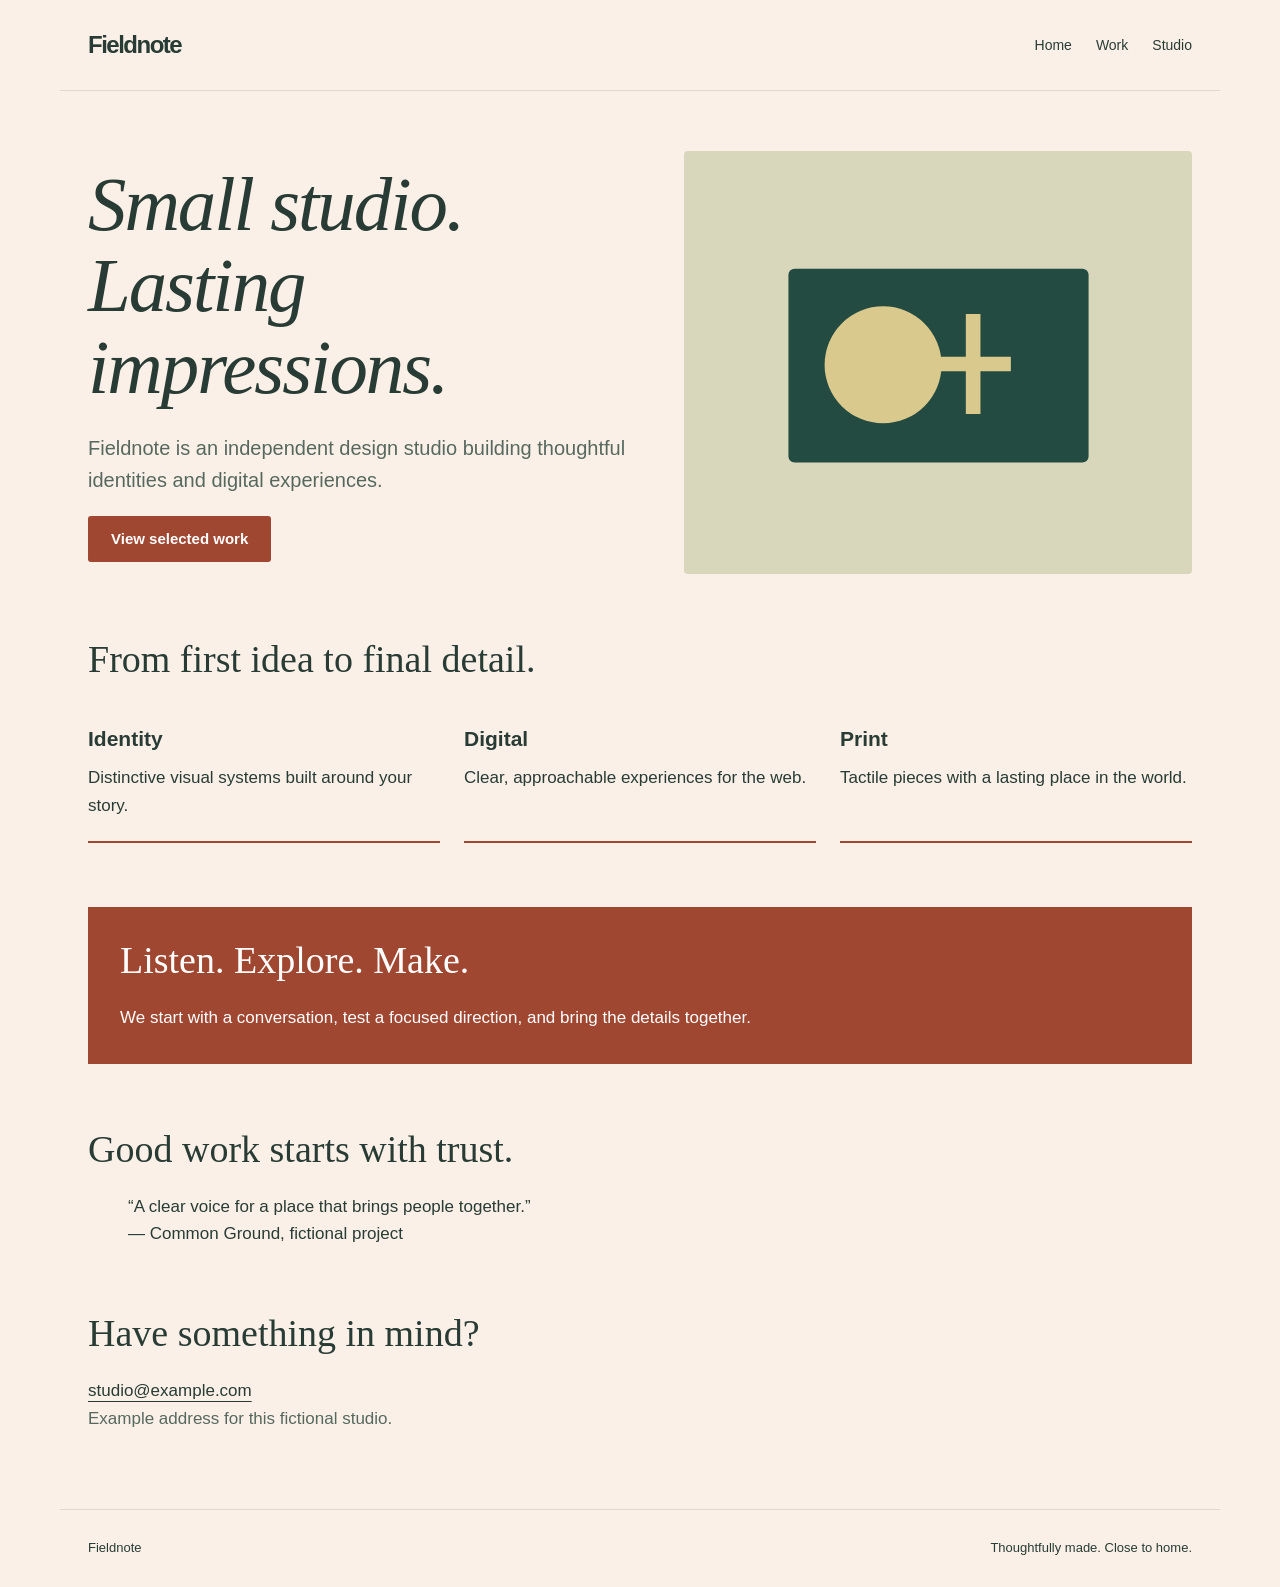
==== commit 2631ed0d: "feat: provide a studio contact link" ====
--- a/index.html
+++ b/index.html
@@ -1,80 +1,3 @@
 <!doctype html>
-<html lang="en">
-<head>
-<meta charset="utf-8">
-<meta name="viewport" content="width=device-width,initial-scale=1">
-<title>
-Fieldnote Studio</title>
-<link rel="icon" href="assets/favicon.png">
-<link rel="stylesheet" href="styles.css">
-</head>
-<body>
-<header>
-<a class="brand" href="index.html">Fieldnote</a>
-<nav aria-label="Main navigation">
-<a href="index.html">Home</a>
-<a href="work.html">Work</a>
-<a href="about.html">Studio</a>
-</nav>
-</header>
-<main aria-label="Page content">
-<section class="hero split">
-<div>
-<h1>
-Small studio.<br>Lasting impressions.</h1>
-<p class="lede">
-Fieldnote is an independent design studio building thoughtful identities and digital experiences.</p>
-<a class="button" href="work.html">View selected work</a>
-</div>
-<img src="assets/brand.png" alt="Northline brand identity study">
-</section>
-<section>
-<h2>
-From first idea to final detail.</h2>
-<div class="grid three">
-<article class="tile">
-<h3>
-Identity</h3>
-<p>
-Distinctive visual systems built around your story.</p>
-</article>
-<article class="tile">
-<h3>
-Digital</h3>
-<p>
-Clear, approachable experiences for the web.</p>
-</article>
-<article class="tile">
-<h3>
-Print</h3>
-<p>
-Tactile pieces with a lasting place in the world.</p>
-</article>
-</div>
-</section>
-<section class="band">
-<h2>
-Listen. Explore. Make.</h2>
-<p>
-We start with a conversation, test a focused direction, and bring the details together.</p>
-</section>
-<section>
-<h2>
-Good work starts with trust.</h2>
-<div>
-“A clear voice for a place that brings people together.”<br>— Common Ground, fictional project</div>
-</section>
-<section>
-<h2>
-Have something in mind?</h2>
-<a href="mailto:studio@example.com">studio@example.com</a>
-<p class="muted">
-Example address for this fictional studio.</p>
-</section>
-</main>
-<footer>
-<span>Fieldnote</span>
-<span>Thoughtfully made. Close to home.</span>
-</footer>
-</body>
-</html>
+<html lang="en"><head><meta charset="utf-8"><meta name="viewport" content="width=device-width,initial-scale=1"><title>Fieldnote Studio</title><link rel="icon" href="data:,"><link rel="stylesheet" href="styles.css"></head>
+<body><header><a class="brand" href="index.html">Fieldnote</a><nav aria-label="Main navigation"><a href="index.html">Home</a><a href="work.html">Work</a><a href="about.html">Studio</a></nav></header><main><section class="hero split"><div><h1>Small studio.<br>Lasting impressions.</h1><p class="lede">Fieldnote is an independent design studio building thoughtful identities and digital experiences.</p><a class="button" href="work.html">View selected work</a></div><img src="assets/brand.svg" alt="Northline brand identity study"></section><section><h2>From first idea to final detail.</h2><div class="grid three"><article class="tile"><h3>Identity</h3><p>Distinctive visual systems built around your story.</p></article><article class="tile"><h3>Digital</h3><p>Clear, approachable experiences for the web.</p></article><article class="tile"><h3>Print</h3><p>Tactile pieces with a lasting place in the world.</p></article></div></section><section class="band"><h2>Listen. Explore. Make.</h2><p>We start with a conversation, test a focused direction, and bring the details together.</p></section><section><h2>Good work starts with trust.</h2><blockquote>“A clear voice for a place that brings people together.”<br>— Common Ground, fictional project</blockquote></section><section><h2>Have something in mind?</h2><a href="mailto:studio@example.com">studio@example.com</a><p class="muted">Example address for this fictional studio.</p></section></main><footer><span>Fieldnote</span><span>Thoughtfully made. Close to home.</span></footer></body></html>
--- a/styles.css
+++ b/styles.css
@@ -1,40 +1,6 @@
-* { box-sizing: border-box; }
-html { scroll-behavior: auto; }
-body { margin: 0; background: #713a56; color: #fff3df; font-family: Arial, sans-serif; font-size: 17px; line-height: 1.6; }
-header, main, footer { width: 94%; max-width: 1200px; margin: auto; }
-header { display: flex; flex-wrap: wrap; justify-content: space-between; align-items: center; gap: 20px; padding: 25px 0; border-bottom: 3px solid #fff3df; }
-.brand { font-size: 27px; font-weight: 800; letter-spacing: -1px; }
-a { color: inherit; text-underline-offset: 5px; }
-header a { text-decoration: none; }
-nav { display: flex; flex-wrap: wrap; gap: 18px; font-size: 14px; }
-main { padding: 38px 0 60px; }
-h1, h2, h3, p { margin-top: 0; overflow-wrap: anywhere; }
-h1 { font-family: Georgia, serif; font-size: 56px; line-height: 1.05; font-weight: 400; letter-spacing: -2px; max-width: 780px; margin-bottom: 26px; }
-h2 { font-family: Georgia, serif; font-size: 32px; line-height: 1.15; font-weight: 400; }
-h3 { font-size: 22px; line-height: 1.2; }
-p { max-width: 660px; }
-.lede { font-size: 20px; max-width: 570px; }
-.hero { display: flex; flex-wrap: wrap; align-items: center; gap: 30px; min-height: 440px; padding: 34px; border: 2px solid #fff3df; }
-.hero > div { flex: 1 1 350px; min-width: 0; }
-.hero img { flex: 1 1 350px; width: 46%; max-width: 100%; min-width: 0; height: 360px; object-fit: cover; display: block; }
-section + section { margin-top: 50px; }
-.grid { display: flex; flex-wrap: wrap; gap: 24px; }
-.tile { flex: 1 1 280px; min-width: 0; padding: 28px; background: #fffaf0; color: #25392f; border: 2px solid #25392f; }
-.tile img { width: 100%; height: 230px; object-fit: cover; display: block; margin-bottom: 24px; }
-.tile p { margin-bottom: 16px; }
-.tile h2 { font-size: 30px; }
-.price { font-size: 25px; font-weight: 700; }
-.button { display: inline-block; background: #25392f; color: #fff8e7; padding: 15px 23px; text-decoration: none; font-size: 15px; font-weight: 700; border: 2px solid #25392f; }
-.band { background: #25392f; color: #fff9ec; padding: 36px; border: 2px solid #fff3df; }
-.band p { margin-bottom: 16px; }
-.toolbar { display: flex; flex-wrap: wrap; gap: 18px; padding: 24px; background: #fffaf0; color: #25392f; margin: 28px 0; border: 2px solid #25392f; }
-.availability { display: block; border-top: 2px solid #25392f; padding-top: 14px; font-size: 14px; }
-.spec-row { display: flex; flex-wrap: wrap; gap: 24px; padding: 18px 0; border-bottom: 1px solid #fff3df; }
-.spec-row strong { min-width: 130px; }
-.hidden { display: none; }
-footer { display: flex; flex-wrap: wrap; justify-content: space-between; gap: 20px; padding: 28px 0; border-top: 3px solid #fff3df; font-size: 13px; }
-a:focus-visible { outline: 3px solid #f4ba7c; outline-offset: 6px; }
-.hero{flex-direction:row-reverse;border:0;padding:44px 28px}.hero h1{font-family:Arial,sans-serif;font-weight:800;font-size:64px}.tile{border:0;border-top:10px solid #25392f}
-.brand{text-transform:uppercase;letter-spacing:3px}.project-type{text-transform:uppercase;letter-spacing:2px;font-weight:700}.hero h1{font-family:Arial,sans-serif;font-weight:800}
-.hero{background:#fffaf0;color:#25392f;border-bottom:18px solid #25392f}.hero h1{font-size:64px}.tile{border-top:12px solid #25392f}
-/* Shared card and heading rules preserve the established presentation. */
+*{box-sizing:border-box}html{scroll-behavior:auto}body{margin:0;background:var(--paper,#f5f1e9);color:var(--ink,#253c33);font:17px/1.6 Arial,Helvetica,sans-serif}header,main,footer{max-width:1160px;margin:auto}header{display:flex;align-items:center;justify-content:space-between;padding:26px 28px;border-bottom:1px solid #253c3322;gap:20px}.brand{font-weight:800;font-size:24px;letter-spacing:-1px}a{color:inherit;text-underline-offset:5px}header a{text-decoration:none}nav{display:flex;flex-wrap:wrap;gap:24px;font-size:14px}main{padding:60px 28px}h1,h2,h3,p{margin-top:0}h1{font:normal clamp(42px,6vw,78px)/1.06 Georgia,serif;letter-spacing:-2px;max-width:800px;margin-bottom:24px}h2{font:normal 38px/1.15 Georgia,serif;margin-bottom:22px}h3{font-size:21px;line-height:1.25;margin-bottom:12px}p{max-width:660px}.lede{font-size:20px;color:var(--muted,#57695f);max-width:540px}.hero{display:grid;gap:38px;align-items:center}.hero img{width:100%;display:block;aspect-ratio:1.2;object-fit:cover;border-radius:4px}section+section{margin-top:64px}.grid{display:grid;gap:24px}.tile{padding:26px;border:1px solid #253c3328;background:var(--surface,#fffdf8)}.tile img{width:100%;display:block;aspect-ratio:1.4;object-fit:cover;margin-bottom:22px}.tile p:last-child{margin-bottom:0}.button,button{display:inline-block;background:var(--accent,#375d49);color:white;padding:13px 23px;border:0;border-radius:3px;text-decoration:none;font:600 15px/1.3 Arial,sans-serif;cursor:pointer}button.secondary{background:transparent;color:var(--ink);border:1px solid currentColor}.band{padding:32px;background:var(--accent,#375d49);color:white}.band p:last-child{margin-bottom:0}footer{padding:28px;display:flex;justify-content:space-between;gap:24px;border-top:1px solid #253c3322;font-size:13px}.muted{color:var(--muted,#57695f)}.price{font-weight:700;font-size:20px}.toolbar{display:flex;gap:16px;flex-wrap:wrap;align-items:end;margin:30px 0}label{display:block;font-size:14px}input,select{display:block;background:white;color:#253c33;padding:12px;border:1px solid #a6afa8;border-radius:3px;font:inherit;max-width:100%}details{border-top:1px solid #253c3333;padding:20px 0}summary{cursor:pointer;font-weight:700}details p{margin:14px 0 0}ul{padding-left:22px}table{border-collapse:collapse;width:100%;max-width:720px}td,th{text-align:left;padding:12px;border-bottom:1px solid #253c3322}[hidden]{display:none!important}.sr{position:absolute;width:1px;height:1px;overflow:hidden;clip-path:inset(50%)}a:focus-visible,button:focus-visible,input:focus-visible,select:focus-visible,summary:focus-visible{outline:3px solid #c77430;outline-offset:5px}@media(min-width:760px){.hero.split{grid-template-columns:1.1fr 1fr}.grid.two{grid-template-columns:repeat(2,minmax(0,1fr))}.grid.three{grid-template-columns:repeat(3,minmax(0,1fr))}}@media(max-width:600px){header{align-items:flex-start;flex-direction:column}main{padding:36px 22px}header,footer{padding:22px}nav{gap:18px}footer{flex-direction:column;gap:8px}.toolbar>*{width:100%}.toolbar input,.toolbar select{width:100%}h1{letter-spacing:-1px}section+section{margin-top:44px}}
+
+:root{--paper:#f7f5ef;--ink:#283c35;--accent:#355c4c}
+:root{--accent:#a04732;--paper:#faf0e7}.brand{letter-spacing:-1.5px}
+h1{font-style:italic}.tile{border:0;border-bottom:2px solid #a04732;padding:22px 0;background:transparent}
+/* Editorial cards share the global spacing scale. */
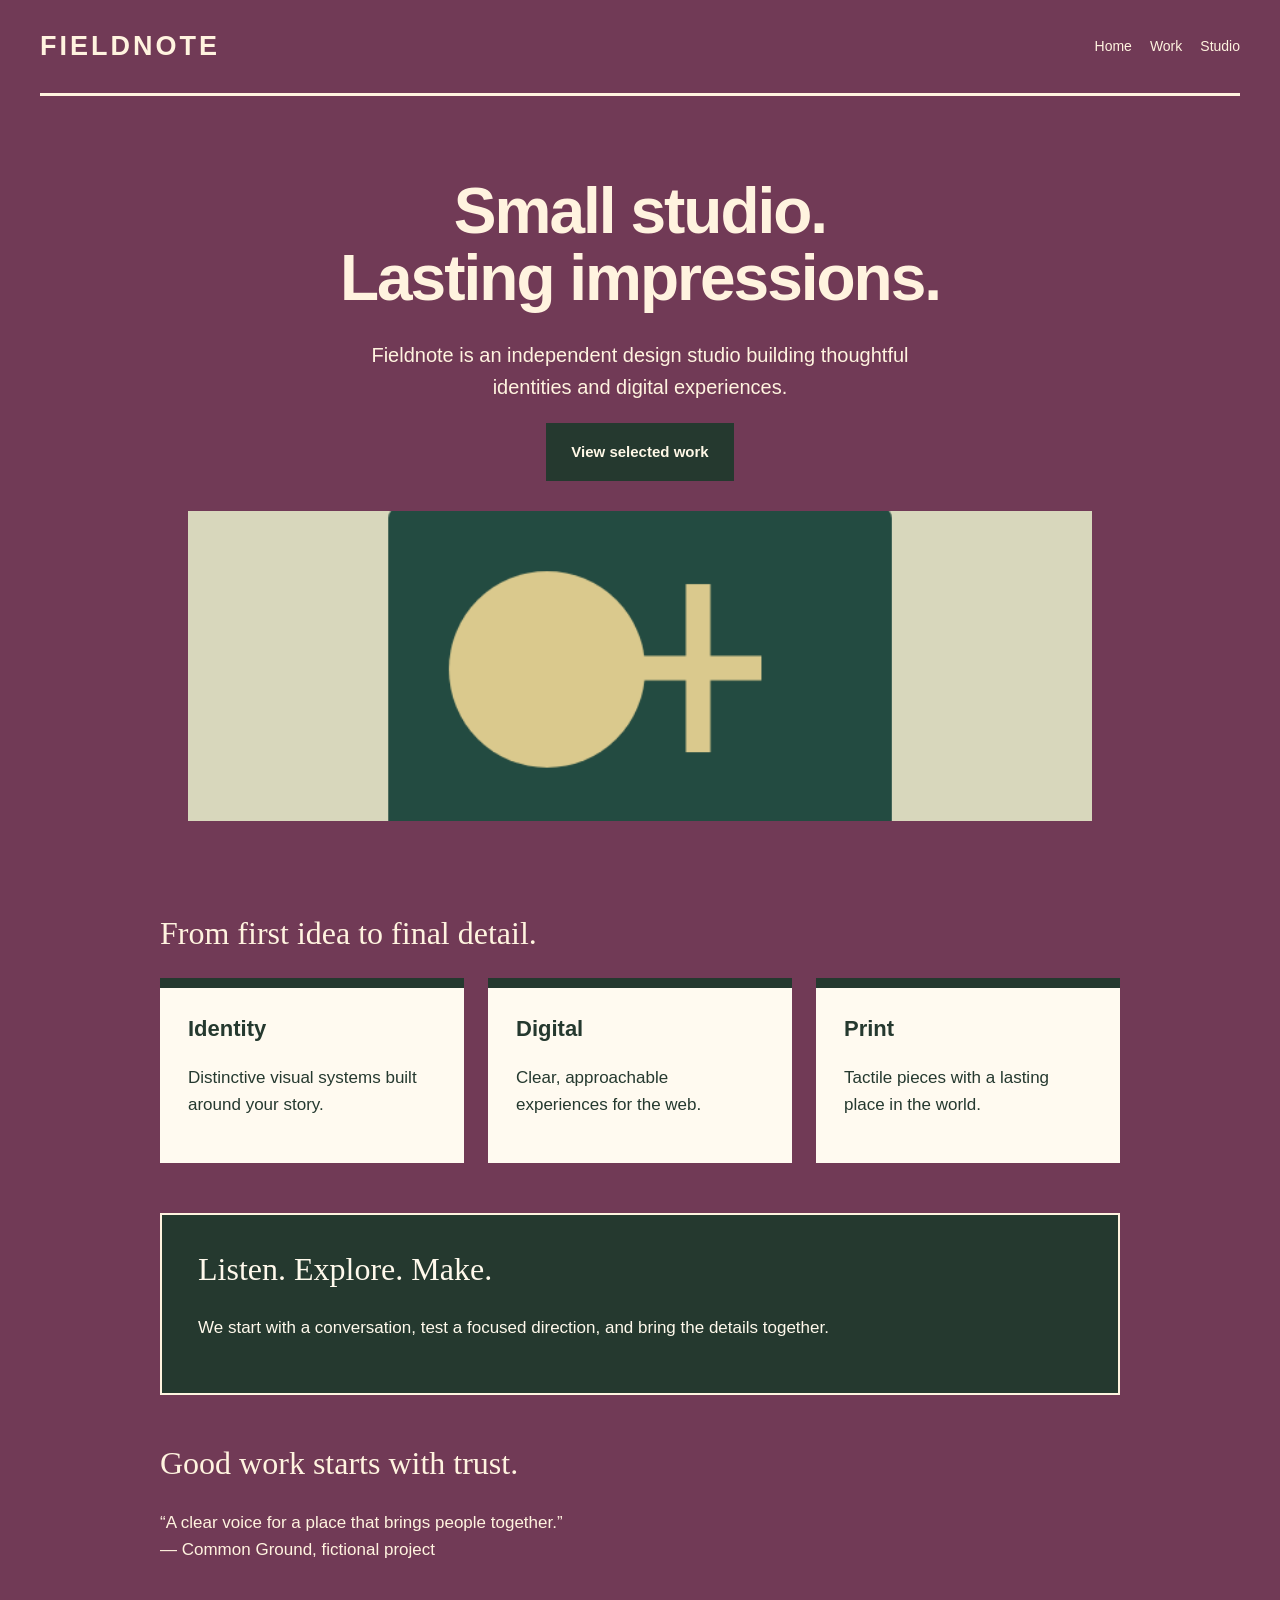
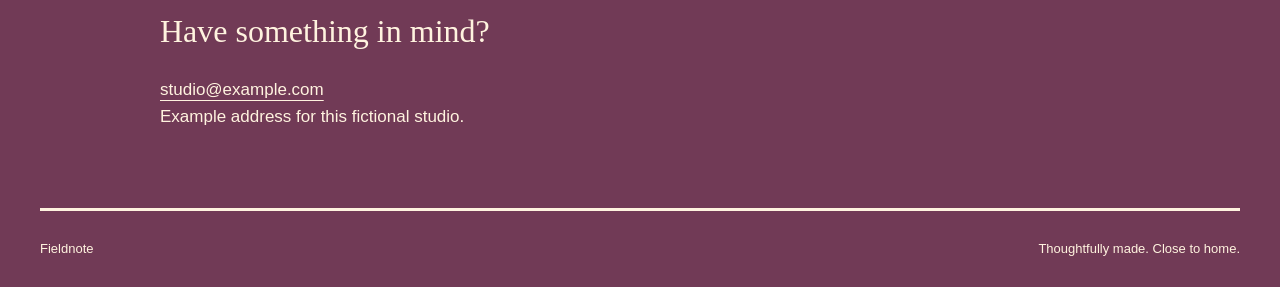
==== commit 737dbf33: "feat: provide a studio contact link; refresh the visual composition" ====
--- a/index.html
+++ b/index.html
@@ -1,3 +1,80 @@
 <!doctype html>
-<html lang="en"><head><meta charset="utf-8"><meta name="viewport" content="width=device-width,initial-scale=1"><title>Fieldnote Studio</title><link rel="icon" href="data:,"><link rel="stylesheet" href="styles.css"></head>
-<body><header><a class="brand" href="index.html">Fieldnote</a><nav aria-label="Main navigation"><a href="index.html">Home</a><a href="work.html">Work</a><a href="about.html">Studio</a></nav></header><main><section class="hero split"><div><h1>Small studio.<br>Lasting impressions.</h1><p class="lede">Fieldnote is an independent design studio building thoughtful identities and digital experiences.</p><a class="button" href="work.html">View selected work</a></div><img src="assets/brand.svg" alt="Northline brand identity study"></section><section><h2>From first idea to final detail.</h2><div class="grid three"><article class="tile"><h3>Identity</h3><p>Distinctive visual systems built around your story.</p></article><article class="tile"><h3>Digital</h3><p>Clear, approachable experiences for the web.</p></article><article class="tile"><h3>Print</h3><p>Tactile pieces with a lasting place in the world.</p></article></div></section><section class="band"><h2>Listen. Explore. Make.</h2><p>We start with a conversation, test a focused direction, and bring the details together.</p></section><section><h2>Good work starts with trust.</h2><blockquote>“A clear voice for a place that brings people together.”<br>— Common Ground, fictional project</blockquote></section><section><h2>Have something in mind?</h2><a href="mailto:studio@example.com">studio@example.com</a><p class="muted">Example address for this fictional studio.</p></section></main><footer><span>Fieldnote</span><span>Thoughtfully made. Close to home.</span></footer></body></html>
+<html lang="en">
+<head>
+<meta charset="utf-8">
+<meta name="viewport" content="width=device-width,initial-scale=1">
+<title>
+Fieldnote Studio</title>
+<link rel="icon" href="assets/favicon.png">
+<link rel="stylesheet" href="styles.css">
+</head>
+<body>
+<header>
+<a class="brand" href="index.html">Fieldnote</a>
+<nav aria-label="Main navigation">
+<a href="index.html">Home</a>
+<a href="work.html">Work</a>
+<a href="about.html">Studio</a>
+</nav>
+</header>
+<main>
+<section class="hero split">
+<div>
+<h1>
+Small studio.<br>Lasting impressions.</h1>
+<p class="lede">
+Fieldnote is an independent design studio building thoughtful identities and digital experiences.</p>
+<a class="button" href="work.html">View selected work</a>
+</div>
+<img src="assets/brand.png" alt="Northline brand identity study">
+</section>
+<section>
+<h2>
+From first idea to final detail.</h2>
+<div class="grid three">
+<article class="tile">
+<h3>
+Identity</h3>
+<p>
+Distinctive visual systems built around your story.</p>
+</article>
+<article class="tile">
+<h3>
+Digital</h3>
+<p>
+Clear, approachable experiences for the web.</p>
+</article>
+<article class="tile">
+<h3>
+Print</h3>
+<p>
+Tactile pieces with a lasting place in the world.</p>
+</article>
+</div>
+</section>
+<section class="band">
+<h2>
+Listen. Explore. Make.</h2>
+<p>
+We start with a conversation, test a focused direction, and bring the details together.</p>
+</section>
+<section>
+<h2>
+Good work starts with trust.</h2>
+<div>
+“A clear voice for a place that brings people together.”<br>— Common Ground, fictional project</div>
+</section>
+<section>
+<h2>
+Have something in mind?</h2>
+<a href="mailto:studio@example.com">studio@example.com</a>
+<p class="muted">
+Example address for this fictional studio.</p>
+</section>
+</main>
+<footer>
+<span>Fieldnote</span>
+<span>Thoughtfully made. Close to home.</span>
+</footer>
+</body>
+</html>
--- a/styles.css
+++ b/styles.css
@@ -1,6 +1,39 @@
-*{box-sizing:border-box}html{scroll-behavior:auto}body{margin:0;background:var(--paper,#f5f1e9);color:var(--ink,#253c33);font:17px/1.6 Arial,Helvetica,sans-serif}header,main,footer{max-width:1160px;margin:auto}header{display:flex;align-items:center;justify-content:space-between;padding:26px 28px;border-bottom:1px solid #253c3322;gap:20px}.brand{font-weight:800;font-size:24px;letter-spacing:-1px}a{color:inherit;text-underline-offset:5px}header a{text-decoration:none}nav{display:flex;flex-wrap:wrap;gap:24px;font-size:14px}main{padding:60px 28px}h1,h2,h3,p{margin-top:0}h1{font:normal clamp(42px,6vw,78px)/1.06 Georgia,serif;letter-spacing:-2px;max-width:800px;margin-bottom:24px}h2{font:normal 38px/1.15 Georgia,serif;margin-bottom:22px}h3{font-size:21px;line-height:1.25;margin-bottom:12px}p{max-width:660px}.lede{font-size:20px;color:var(--muted,#57695f);max-width:540px}.hero{display:grid;gap:38px;align-items:center}.hero img{width:100%;display:block;aspect-ratio:1.2;object-fit:cover;border-radius:4px}section+section{margin-top:64px}.grid{display:grid;gap:24px}.tile{padding:26px;border:1px solid #253c3328;background:var(--surface,#fffdf8)}.tile img{width:100%;display:block;aspect-ratio:1.4;object-fit:cover;margin-bottom:22px}.tile p:last-child{margin-bottom:0}.button,button{display:inline-block;background:var(--accent,#375d49);color:white;padding:13px 23px;border:0;border-radius:3px;text-decoration:none;font:600 15px/1.3 Arial,sans-serif;cursor:pointer}button.secondary{background:transparent;color:var(--ink);border:1px solid currentColor}.band{padding:32px;background:var(--accent,#375d49);color:white}.band p:last-child{margin-bottom:0}footer{padding:28px;display:flex;justify-content:space-between;gap:24px;border-top:1px solid #253c3322;font-size:13px}.muted{color:var(--muted,#57695f)}.price{font-weight:700;font-size:20px}.toolbar{display:flex;gap:16px;flex-wrap:wrap;align-items:end;margin:30px 0}label{display:block;font-size:14px}input,select{display:block;background:white;color:#253c33;padding:12px;border:1px solid #a6afa8;border-radius:3px;font:inherit;max-width:100%}details{border-top:1px solid #253c3333;padding:20px 0}summary{cursor:pointer;font-weight:700}details p{margin:14px 0 0}ul{padding-left:22px}table{border-collapse:collapse;width:100%;max-width:720px}td,th{text-align:left;padding:12px;border-bottom:1px solid #253c3322}[hidden]{display:none!important}.sr{position:absolute;width:1px;height:1px;overflow:hidden;clip-path:inset(50%)}a:focus-visible,button:focus-visible,input:focus-visible,select:focus-visible,summary:focus-visible{outline:3px solid #c77430;outline-offset:5px}@media(min-width:760px){.hero.split{grid-template-columns:1.1fr 1fr}.grid.two{grid-template-columns:repeat(2,minmax(0,1fr))}.grid.three{grid-template-columns:repeat(3,minmax(0,1fr))}}@media(max-width:600px){header{align-items:flex-start;flex-direction:column}main{padding:36px 22px}header,footer{padding:22px}nav{gap:18px}footer{flex-direction:column;gap:8px}.toolbar>*{width:100%}.toolbar input,.toolbar select{width:100%}h1{letter-spacing:-1px}section+section{margin-top:44px}}
-
-:root{--paper:#f7f5ef;--ink:#283c35;--accent:#355c4c}
-:root{--accent:#a04732;--paper:#faf0e7}.brand{letter-spacing:-1.5px}
-h1{font-style:italic}.tile{border:0;border-bottom:2px solid #a04732;padding:22px 0;background:transparent}
-/* Editorial cards share the global spacing scale. */
+* { box-sizing: border-box; }
+html { scroll-behavior: auto; }
+body { margin: 0; background: #713a56; color: #fff3df; font-family: Arial, sans-serif; font-size: 17px; line-height: 1.6; }
+header, main, footer { width: 94%; max-width: 1200px; margin: auto; }
+header { display: flex; flex-wrap: wrap; justify-content: space-between; align-items: center; gap: 20px; padding: 25px 0; border-bottom: 3px solid #fff3df; }
+.brand { font-size: 27px; font-weight: 800; letter-spacing: -1px; }
+a { color: inherit; text-underline-offset: 5px; }
+header a { text-decoration: none; }
+nav { display: flex; flex-wrap: wrap; gap: 18px; font-size: 14px; }
+main { padding: 38px 0 60px; }
+h1, h2, h3, p { margin-top: 0; overflow-wrap: anywhere; }
+h1 { font-family: Georgia, serif; font-size: 56px; line-height: 1.05; font-weight: 400; letter-spacing: -2px; max-width: 780px; margin-bottom: 26px; }
+h2 { font-family: Georgia, serif; font-size: 32px; line-height: 1.15; font-weight: 400; }
+h3 { font-size: 22px; line-height: 1.2; }
+p { max-width: 660px; }
+.lede { font-size: 20px; max-width: 570px; }
+.hero { display: flex; flex-wrap: wrap; align-items: center; gap: 30px; min-height: 440px; padding: 34px; border: 2px solid #fff3df; }
+.hero > div { flex: 1 1 350px; min-width: 0; }
+.hero img { flex: 1 1 350px; width: 46%; max-width: 100%; min-width: 0; height: 360px; object-fit: cover; display: block; }
+section + section { margin-top: 50px; }
+.grid { display: flex; flex-wrap: wrap; gap: 24px; }
+.tile { flex: 1 1 280px; min-width: 0; padding: 28px; background: #fffaf0; color: #25392f; border: 2px solid #25392f; }
+.tile img { width: 100%; height: 230px; object-fit: cover; display: block; margin-bottom: 24px; }
+.tile p { margin-bottom: 16px; }
+.tile h2 { font-size: 30px; }
+.price { font-size: 25px; font-weight: 700; }
+.button { display: inline-block; background: #25392f; color: #fff8e7; padding: 15px 23px; text-decoration: none; font-size: 15px; font-weight: 700; border: 2px solid #25392f; }
+.band { background: #25392f; color: #fff9ec; padding: 36px; border: 2px solid #fff3df; }
+.band p { margin-bottom: 16px; }
+.toolbar { display: flex; flex-wrap: wrap; gap: 18px; padding: 24px; background: #fffaf0; color: #25392f; margin: 28px 0; border: 2px solid #25392f; }
+.availability { display: block; border-top: 2px solid #25392f; padding-top: 14px; font-size: 14px; }
+.spec-row { display: flex; flex-wrap: wrap; gap: 24px; padding: 18px 0; border-bottom: 1px solid #fff3df; }
+.spec-row strong { min-width: 130px; }
+.hidden { display: none; }
+footer { display: flex; flex-wrap: wrap; justify-content: space-between; gap: 20px; padding: 28px 0; border-top: 3px solid #fff3df; font-size: 13px; }
+a:focus-visible { outline: 3px solid #f4ba7c; outline-offset: 6px; }
+.hero{flex-direction:row-reverse;border:0;padding:44px 28px}.hero h1{font-family:Arial,sans-serif;font-weight:800;font-size:64px}.tile{border:0;border-top:10px solid #25392f}
+.brand{text-transform:uppercase;letter-spacing:3px}.project-type{text-transform:uppercase;letter-spacing:2px;font-weight:700}.hero h1{font-family:Arial,sans-serif;font-weight:800}
+main{max-width:960px}.hero{flex-direction:column;text-align:center}.hero > div{flex:0 1 auto;width:100%}.hero h1,.hero p{margin-left:auto;margin-right:auto}.hero img{width:100%;flex:0 1 auto;height:310px}
